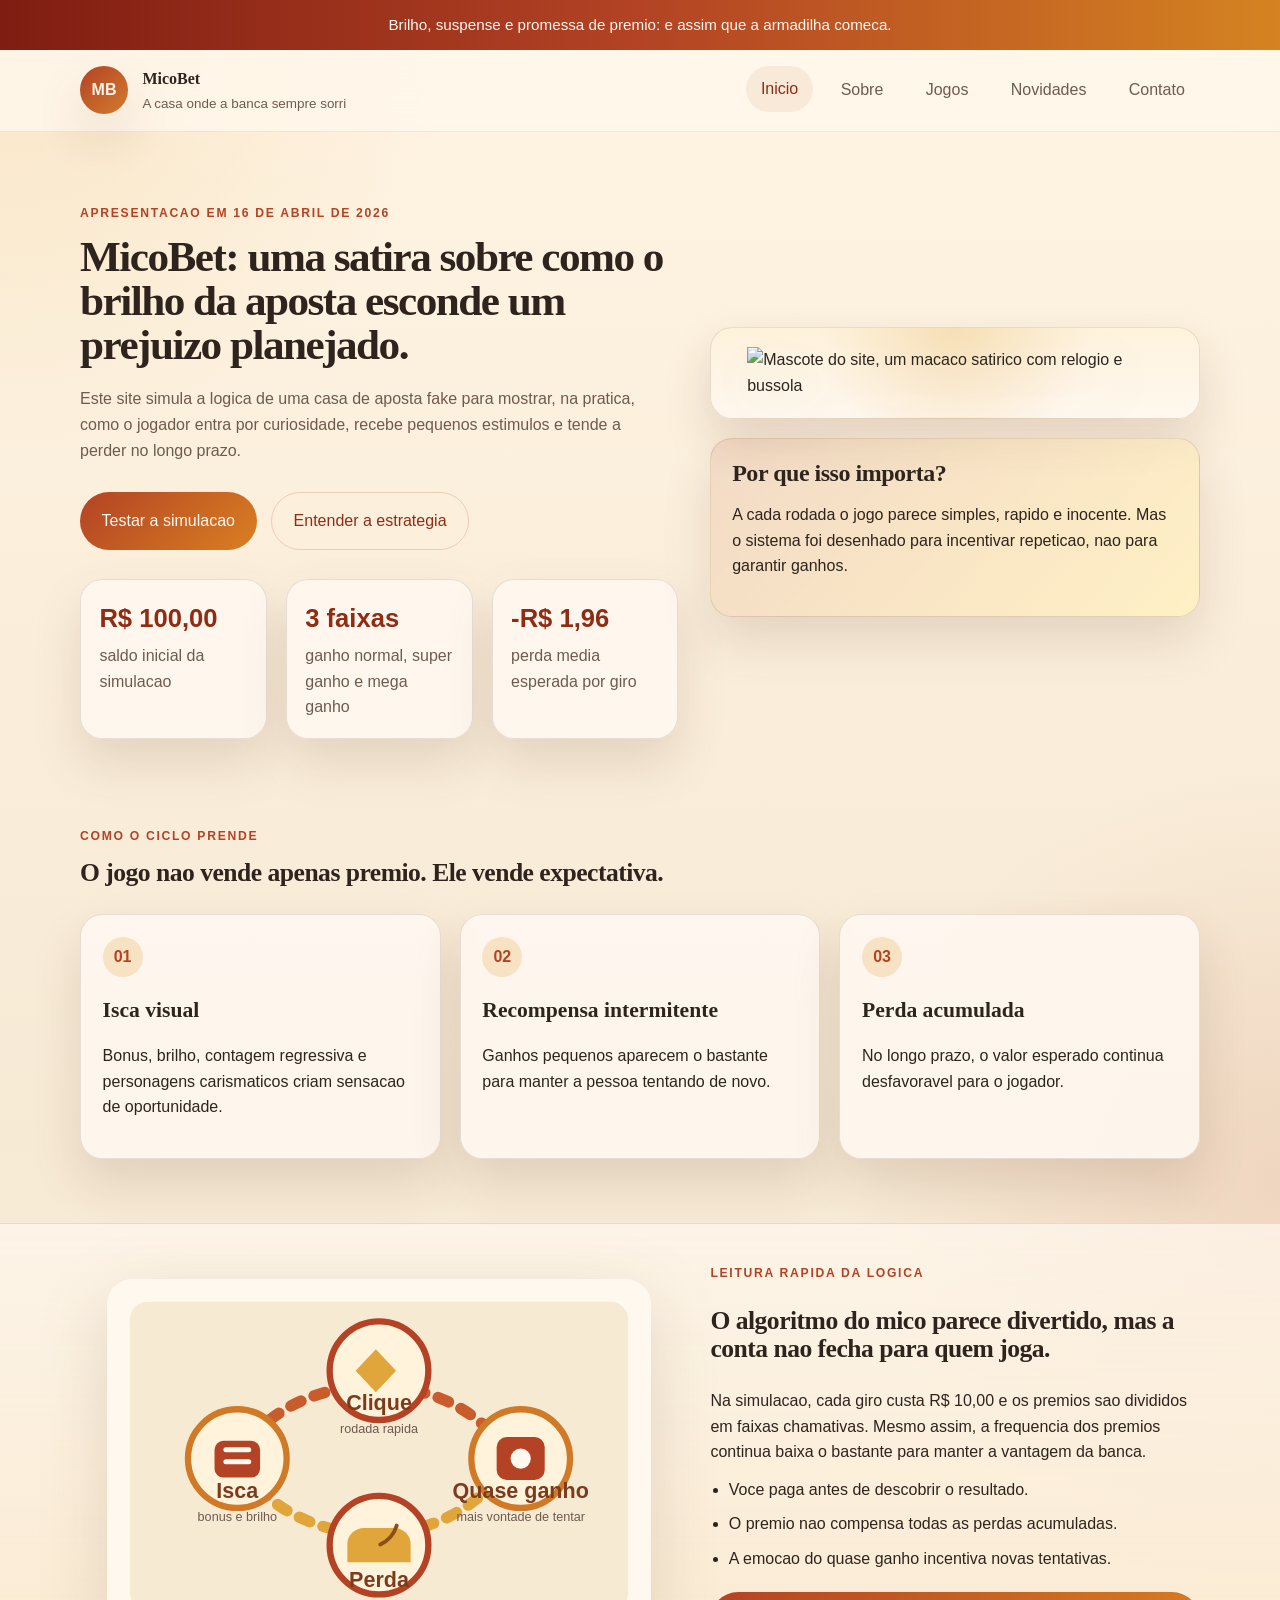
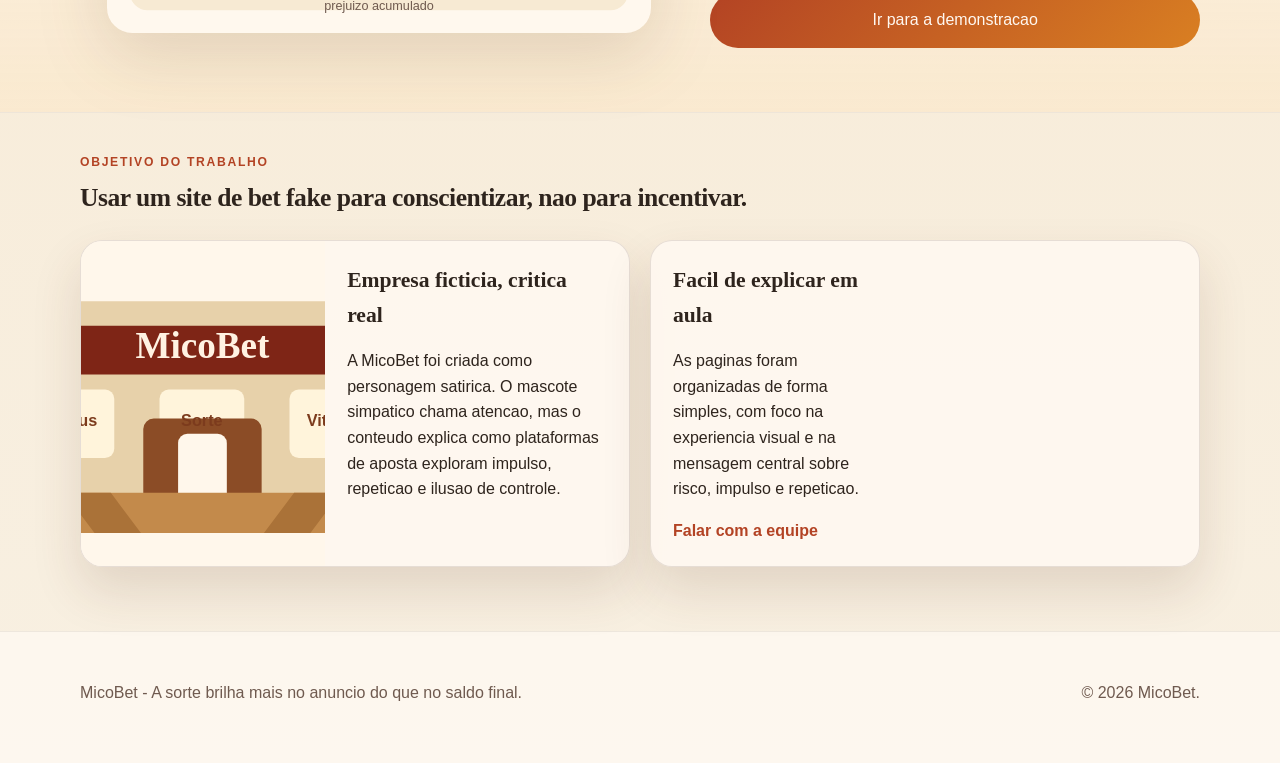
==== index.html @ e697f8e4 "Add files via upload" ====
<!DOCTYPE html>
<html lang="pt-BR">
<head>
    <meta charset="UTF-8">
    <meta name="viewport" content="width=device-width, initial-scale=1.0">
    <title>MicoBet | O brilho da sorte e o risco por tras do jogo</title>
    <link rel="stylesheet" href="assets/css/styles.css">
    <script src="assets/js/script.js" defer></script>
</head>
<body>
    <div class="announcement">
        <p>Brilho, suspense e promessa de premio: e assim que a armadilha comeca.</p>
    </div>

    <header class="site-header">
        <div class="container site-header__inner">
            <a class="brand" href="index.html">
                <span class="brand__badge">MB</span>
                <span class="brand__text">
                    <strong>MicoBet</strong>
                    <small>A casa onde a banca sempre sorri</small>
                </span>
            </a>

            <button class="menu-toggle" type="button" aria-expanded="false" aria-label="Abrir menu">
                <span></span>
                <span></span>
                <span></span>
            </button>

            <nav class="site-nav">
                <a class="current" aria-current="page" href="index.html">Inicio</a>
                <a href="sobre.html">Sobre</a>
                <a href="jogos.html">Jogos</a>
                <a href="novidades.html">Novidades</a>
                <a href="contato.html">Contato</a>
            </nav>
        </div>
    </header>

    <main>
        <section class="hero hero--home">
            <div class="container hero__grid">
                <div class="hero__content">
                    <p class="eyebrow">Apresentacao em 16 de abril de 2026</p>
                    <h1>MicoBet: uma satira sobre como o brilho da aposta esconde um prejuizo planejado.</h1>
                    <p class="lead">
                        Este site simula a logica de uma casa de aposta fake para mostrar, na pratica, como o jogador
                        entra por curiosidade, recebe pequenos estimulos e tende a perder no longo prazo.
                    </p>

                    <div class="hero__actions">
                        <a class="button button--primary" href="jogos.html">Testar a simulacao</a>
                        <a class="button button--ghost" href="sobre.html">Entender a estrategia</a>
                    </div>

                    <div class="hero__facts">
                        <article class="fact-card">
                            <strong>R$ 100,00</strong>
                            <span>saldo inicial da simulacao</span>
                        </article>
                        <article class="fact-card">
                            <strong>3 faixas</strong>
                            <span>ganho normal, super ganho e mega ganho</span>
                        </article>
                        <article class="fact-card">
                            <strong>-R$ 1,96</strong>
                            <span>perda media esperada por giro</span>
                        </article>
                    </div>
                </div>

                <div class="hero__visual">
                    <div class="mascot-card">
                        <img src="assets/images/mascote-mico-recortado.png" alt="Mascote do site, um macaco satirico com relogio e bussola">
                    </div>
                    <aside class="warning-card">
                        <h2>Por que isso importa?</h2>
                        <p>
                            A cada rodada o jogo parece simples, rapido e inocente. Mas o sistema foi desenhado para
                            incentivar repeticao, nao para garantir ganhos.
                        </p>
                    </aside>
                </div>
            </div>
        </section>

        <section class="section">
            <div class="container">
                <div class="section-heading">
                    <p class="eyebrow">Como o ciclo prende</p>
                    <h2>O jogo nao vende apenas premio. Ele vende expectativa.</h2>
                </div>

                <div class="card-grid card-grid--three">
                    <article class="info-card">
                        <span class="info-card__number">01</span>
                        <h3>Isca visual</h3>
                        <p>Bonus, brilho, contagem regressiva e personagens carismaticos criam sensacao de oportunidade.</p>
                    </article>
                    <article class="info-card">
                        <span class="info-card__number">02</span>
                        <h3>Recompensa intermitente</h3>
                        <p>Ganhos pequenos aparecem o bastante para manter a pessoa tentando de novo.</p>
                    </article>
                    <article class="info-card">
                        <span class="info-card__number">03</span>
                        <h3>Perda acumulada</h3>
                        <p>No longo prazo, o valor esperado continua desfavoravel para o jogador.</p>
                    </article>
                </div>
            </div>
        </section>

        <section class="section section--contrast">
            <div class="container split-layout">
                <div>
                    <img class="section-image" src="assets/images/ciclo-aposta.svg" alt="Infografico mostrando o ciclo de aposta, clique e perda">
                </div>
                <div class="text-stack">
                    <p class="eyebrow">Leitura rapida da logica</p>
                    <h2>O algoritmo do mico parece divertido, mas a conta nao fecha para quem joga.</h2>
                    <p>
                        Na simulacao, cada giro custa R$ 10,00 e os premios sao divididos em faixas chamativas.
                        Mesmo assim, a frequencia dos premios continua baixa o bastante para manter a vantagem da banca.
                    </p>
                    <ul class="check-list">
                        <li>Voce paga antes de descobrir o resultado.</li>
                        <li>O premio nao compensa todas as perdas acumuladas.</li>
                        <li>A emocao do quase ganho incentiva novas tentativas.</li>
                    </ul>
                    <a class="button button--primary" href="jogos.html">Ir para a demonstracao</a>
                </div>
            </div>
        </section>

        <section class="section">
            <div class="container">
                <div class="section-heading">
                    <p class="eyebrow">Objetivo do trabalho</p>
                    <h2>Usar um site de bet fake para conscientizar, nao para incentivar.</h2>
                </div>

                <div class="card-grid card-grid--two">
                    <article class="panel-card">
                        <img src="assets/images/fachada-micobet.svg" alt="Ilustracao da fachada ficticia da empresa MicoBet">
                        <div>
                            <h3>Empresa ficticia, critica real</h3>
                            <p>
                                A MicoBet foi criada como personagem satirica. O mascote simpatico chama atencao,
                                mas o conteudo explica como plataformas de aposta exploram impulso, repeticao e ilusao de controle.
                            </p>
                        </div>
                    </article>
                    <article class="panel-card">
                        <div>
                            <h3>Facil de explicar em aula</h3>
                            <p>
                                As paginas foram organizadas de forma simples, com foco na experiencia visual e na mensagem
                                central sobre risco, impulso e repeticao.
                            </p>
                            <a class="text-link" href="contato.html">Falar com a equipe</a>
                        </div>
                    </article>
                </div>
            </div>
        </section>
    </main>

    <footer class="site-footer">
        <div class="container site-footer__inner">
            <p>MicoBet - A sorte brilha mais no anuncio do que no saldo final.</p>
            <p>&copy; <span id="anoAtual"></span> MicoBet.</p>
        </div>
    </footer>
</body>
</html>
---- assets/css/styles.css ----
:root {
    --bg: #f6ead7;
    --bg-alt: #fff7eb;
    --panel: #1f1a17;
    --surface: rgba(255, 249, 241, 0.86);
    --surface-strong: #fffaf3;
    --border: rgba(62, 39, 25, 0.12);
    --text: #2e241d;
    --muted: #6f5a4f;
    --primary: #b34324;
    --primary-deep: #8f2c13;
    --accent: #dfa33b;
    --success: #24724d;
    --danger: #9a3d27;
    --shadow: 0 24px 50px rgba(90, 50, 25, 0.14);
    --radius-xl: 30px;
    --radius-lg: 22px;
    --radius-md: 16px;
    --radius-sm: 12px;
    --container: 1120px;
}

* {
    box-sizing: border-box;
}

html {
    scroll-behavior: smooth;
}

body {
    margin: 0;
    min-width: 1280px;
    color: var(--text);
    font-family: "Trebuchet MS", "Segoe UI", sans-serif;
    background:
        radial-gradient(circle at top left, rgba(223, 163, 59, 0.18), transparent 28rem),
        radial-gradient(circle at right center, rgba(179, 67, 36, 0.12), transparent 26rem),
        linear-gradient(180deg, #fff4e3 0%, #f7ead5 48%, #f8f0e2 100%);
    line-height: 1.6;
}

img {
    display: block;
    max-width: 100%;
}

a {
    color: inherit;
    text-decoration: none;
}

button,
input,
textarea {
    font: inherit;
}

.container {
    width: min(100% - 3rem, var(--container));
    margin: 0 auto;
}

.announcement {
    padding: 0.8rem 1rem;
    text-align: center;
    background: linear-gradient(90deg, #7f1d12, #b34324, #d48321);
    color: #fff7ef;
    font-size: 0.95rem;
}

.announcement p {
    margin: 0;
}

.site-header {
    position: sticky;
    top: 0;
    z-index: 20;
    backdrop-filter: blur(16px);
    background: rgba(255, 247, 235, 0.85);
    border-bottom: 1px solid rgba(62, 39, 25, 0.08);
}

.site-header__inner {
    display: flex;
    align-items: center;
    justify-content: space-between;
    gap: 1.5rem;
    padding: 1rem 0;
}

.brand {
    display: inline-flex;
    align-items: center;
    gap: 0.9rem;
}

.brand__badge {
    display: grid;
    place-items: center;
    width: 3rem;
    height: 3rem;
    border-radius: 50%;
    background: linear-gradient(135deg, var(--primary), #d37b2f);
    color: #fff4eb;
    font-weight: 700;
    box-shadow: var(--shadow);
}

.brand__text {
    display: grid;
    gap: 0.1rem;
}

.brand__text strong,
h1,
h2,
h3 {
    font-family: Georgia, "Times New Roman", serif;
}

.brand__text small {
    color: var(--muted);
    font-size: 0.84rem;
}

.site-nav {
    display: flex;
    align-items: center;
    gap: 0.75rem;
}

.site-nav a {
    padding: 0.65rem 0.95rem;
    border-radius: 999px;
    color: var(--muted);
    transition: background-color 0.2s ease, color 0.2s ease, transform 0.2s ease;
}

.site-nav a:hover,
.site-nav a:focus-visible,
.site-nav a.current {
    color: var(--primary-deep);
    background: rgba(179, 67, 36, 0.08);
    transform: translateY(-1px);
}

.menu-toggle {
    display: none;
    flex-direction: column;
    gap: 0.3rem;
    padding: 0.65rem;
    border: 1px solid rgba(62, 39, 25, 0.1);
    border-radius: 12px;
    background: var(--surface-strong);
}

.menu-toggle span {
    width: 1.35rem;
    height: 2px;
    border-radius: 999px;
    background: var(--panel);
}

.hero,
.page-hero {
    padding: 4.5rem 0 3rem;
}

.hero__grid,
.split-layout,
.contact-layout,
.game-dashboard {
    display: grid;
    gap: 2rem;
}

.hero__grid,
.split-layout {
    grid-template-columns: minmax(0, 1.1fr) minmax(0, 0.9fr);
    align-items: center;
}

.eyebrow {
    margin: 0 0 0.75rem;
    color: var(--primary);
    text-transform: uppercase;
    letter-spacing: 0.14em;
    font-size: 0.76rem;
    font-weight: 700;
}

h1 {
    margin: 0;
    font-size: clamp(2.7rem, 3vw, 3.8rem);
    line-height: 1.02;
    letter-spacing: -0.035em;
}

h2 {
    margin: 0 0 0.8rem;
    font-size: clamp(1.55rem, 2vw, 2.3rem);
    line-height: 1.1;
    letter-spacing: -0.02em;
}

h3 {
    margin: 0 0 0.5rem;
    font-size: 1.35rem;
}

.lead {
    margin: 1.2rem 0 0;
    max-width: 35rem;
    color: var(--muted);
    font-size: 1rem;
}

.hero__actions {
    display: flex;
    flex-wrap: wrap;
    gap: 0.9rem;
    margin: 1.8rem 0;
}

.hero__content {
    max-width: 39rem;
}

.button {
    display: inline-flex;
    align-items: center;
    justify-content: center;
    gap: 0.5rem;
    padding: 0.95rem 1.35rem;
    border: none;
    border-radius: 999px;
    cursor: pointer;
    transition: transform 0.2s ease, box-shadow 0.2s ease, opacity 0.2s ease;
}

.button:hover,
.button:focus-visible {
    transform: translateY(-2px);
    box-shadow: 0 16px 28px rgba(111, 56, 22, 0.18);
}

.button:disabled {
    opacity: 0.65;
    cursor: wait;
    transform: none;
    box-shadow: none;
}

.button--primary {
    background: linear-gradient(135deg, var(--primary), #d97f22);
    color: #fff8f1;
}

.button--ghost {
    background: transparent;
    color: var(--primary-deep);
    border: 1px solid rgba(179, 67, 36, 0.2);
}

.hero__facts,
.card-grid,
.stats-shell,
.bet-grid,
.article-grid {
    display: grid;
    gap: 1.2rem;
}

.hero__facts,
.card-grid--three {
    grid-template-columns: repeat(3, minmax(0, 1fr));
}

.card-grid--two {
    grid-template-columns: repeat(2, minmax(0, 1fr));
}

.fact-card,
.info-card,
.panel-card,
.team-card,
.bet-card,
.article-card,
.aside-box,
.history-card,
.stat-box,
.saldo-card,
.contact-form,
.warning-card,
.mascot-card {
    background: var(--surface);
    border: 1px solid var(--border);
    border-radius: var(--radius-lg);
    box-shadow: var(--shadow);
}

.fact-card {
    padding: 1.15rem;
}

.fact-card strong {
    display: block;
    color: var(--primary-deep);
    font-size: 1.6rem;
    margin-bottom: 0.25rem;
}

.fact-card span {
    color: var(--muted);
}

.hero__visual {
    display: grid;
    gap: 1.2rem;
}

.mascot-card {
    padding: 1.2rem;
    background:
        radial-gradient(circle at top, rgba(223, 163, 59, 0.24), transparent 52%),
        linear-gradient(180deg, #fff3dd, #fff8ef);
}

.mascot-card img {
    width: min(100%, 26rem);
    margin: 0 auto;
    filter: drop-shadow(0 18px 32px rgba(105, 58, 24, 0.18));
}

.warning-card {
    padding: 1.3rem;
    background: linear-gradient(135deg, rgba(179, 67, 36, 0.12), rgba(255, 240, 195, 0.92));
}

.warning-card h2 {
    font-size: 1.5rem;
}

.section {
    padding: 2.5rem 0 4rem;
}

.section--contrast {
    background: linear-gradient(180deg, rgba(255, 248, 238, 0.72), rgba(250, 233, 207, 0.94));
    border-top: 1px solid rgba(62, 39, 25, 0.08);
    border-bottom: 1px solid rgba(62, 39, 25, 0.08);
}

.section-heading {
    max-width: 46rem;
    margin-bottom: 1.7rem;
}

.info-card,
.team-card,
.bet-card,
.stat-box {
    padding: 1.35rem;
}

.info-card__number {
    display: inline-grid;
    place-items: center;
    width: 2.5rem;
    height: 2.5rem;
    margin-bottom: 1rem;
    border-radius: 50%;
    background: rgba(223, 163, 59, 0.24);
    color: var(--primary);
    font-weight: 700;
}

.panel-card {
    display: grid;
    grid-template-columns: minmax(0, 0.8fr) minmax(0, 1fr);
    overflow: hidden;
}

.panel-card img {
    height: 100%;
    object-fit: cover;
}

.panel-card div {
    padding: 1.4rem;
}

.text-link {
    color: var(--primary);
    font-weight: 700;
}

.section-image {
    width: 100%;
    max-width: 34rem;
    margin-inline: auto;
    filter: drop-shadow(0 20px 34px rgba(85, 51, 22, 0.15));
}

.text-stack {
    display: grid;
    gap: 0.75rem;
    max-width: 40rem;
}

.text-stack p:not(.eyebrow) {
    max-width: 36rem;
    margin: 0;
}

.check-list,
.bet-card__list,
.social-links,
.history-list {
    padding-left: 1.15rem;
    margin: 0;
}

.check-list li,
.bet-card__list li,
.social-links li,
.history-list li {
    margin-bottom: 0.55rem;
}

.timeline {
    display: grid;
    gap: 1rem;
}

.timeline__item {
    display: grid;
    grid-template-columns: 5.5rem minmax(0, 1fr);
    gap: 1rem;
    align-items: start;
    padding: 1.2rem;
    border-radius: var(--radius-lg);
    background: var(--surface);
    border: 1px solid var(--border);
    box-shadow: var(--shadow);
}

.timeline__item span {
    display: inline-flex;
    justify-content: center;
    padding: 0.7rem 0.9rem;
    border-radius: 999px;
    background: rgba(179, 67, 36, 0.08);
    color: var(--primary);
    font-weight: 700;
}

.team-card {
    text-align: center;
}

.team-card img {
    width: min(100%, 13rem);
    margin: 0 auto 1rem;
}

.aside-box {
    padding: 1.4rem;
}

.saldo-card {
    display: grid;
    grid-template-columns: 10rem minmax(0, 1fr);
    gap: 1rem;
    align-items: center;
    padding: 1.2rem;
    background:
        linear-gradient(180deg, rgba(255, 240, 195, 0.88), rgba(255, 250, 243, 0.92));
}

.saldo-card img {
    width: 100%;
}

.saldo-card__label {
    display: block;
    margin-bottom: 0.3rem;
    color: var(--muted);
    font-size: 0.92rem;
}

.saldo-card strong {
    font-size: clamp(2rem, 4vw, 3rem);
    color: var(--primary-deep);
}

.slot-experience {
    display: grid;
    grid-template-columns: minmax(0, 1.2fr) minmax(18rem, 0.8fr);
    gap: 1.5rem;
    align-items: start;
}

.slot-machine,
.paytable-card {
    background: var(--surface);
    border: 1px solid var(--border);
    border-radius: var(--radius-lg);
    box-shadow: var(--shadow);
}

.slot-machine {
    padding: 1.4rem;
    background:
        radial-gradient(circle at top, rgba(223, 163, 59, 0.16), transparent 20rem),
        linear-gradient(180deg, rgba(255, 248, 239, 0.96), rgba(255, 235, 203, 0.92));
}

.slot-machine__intro {
    margin-bottom: 1.25rem;
}

.slot-machine__cabinet {
    padding: 1.15rem;
    border-radius: calc(var(--radius-lg) - 2px);
    background: linear-gradient(180deg, #4d2316, #7a3419 34%, #542114);
}

.slot-machine__lights {
    display: flex;
    justify-content: center;
    gap: 0.65rem;
    margin-bottom: 1rem;
}

.slot-machine__lights span {
    width: 0.85rem;
    height: 0.85rem;
    border-radius: 50%;
    background: #ffd98a;
    box-shadow: 0 0 14px rgba(255, 217, 138, 0.8);
    animation: pulse-light 1.4s ease-in-out infinite;
}

.slot-machine__lights span:nth-child(2) {
    animation-delay: 0.15s;
}

.slot-machine__lights span:nth-child(3) {
    animation-delay: 0.3s;
}

.slot-machine__lights span:nth-child(4) {
    animation-delay: 0.45s;
}

.slot-machine__lights span:nth-child(5) {
    animation-delay: 0.6s;
}

.slot-machine__screen {
    padding: 1rem;
    border-radius: var(--radius-lg);
    background:
        linear-gradient(180deg, rgba(34, 19, 12, 0.96), rgba(56, 25, 15, 0.92));
    border: 2px solid rgba(255, 218, 148, 0.35);
}

.slot-machine__bar {
    display: flex;
    flex-wrap: wrap;
    justify-content: space-between;
    gap: 0.75rem;
    margin-bottom: 1rem;
    color: #ffe6bf;
    font-size: 0.92rem;
}

.slot-reels {
    display: grid;
    grid-template-columns: repeat(3, minmax(0, 1fr));
    gap: 1rem;
}

.slot-reel {
    position: relative;
    min-height: 11.5rem;
    padding: 0.75rem;
    border-radius: 24px;
    background:
        linear-gradient(180deg, rgba(255, 232, 197, 0.24), rgba(255, 255, 255, 0.08)),
        linear-gradient(180deg, #fffdf9, #f8ead0);
    border: 3px solid rgba(255, 220, 162, 0.55);
    display: grid;
    place-items: center;
    overflow: hidden;
}

.slot-reel::before,
.slot-reel::after {
    content: "";
    position: absolute;
    left: 0;
    right: 0;
    height: 18%;
    pointer-events: none;
}

.slot-reel::before {
    top: 0;
    background: linear-gradient(180deg, rgba(76, 35, 20, 0.3), transparent);
}

.slot-reel::after {
    bottom: 0;
    background: linear-gradient(0deg, rgba(76, 35, 20, 0.3), transparent);
}

.slot-reel.is-spinning {
    box-shadow: inset 0 0 0 2px rgba(223, 163, 59, 0.35), 0 0 26px rgba(223, 163, 59, 0.2);
}

.slot-symbol {
    position: relative;
    z-index: 1;
    width: 100%;
    min-height: 8.4rem;
    border-radius: 20px;
    padding: 1rem 0.75rem;
    display: grid;
    align-content: center;
    gap: 0.35rem;
    text-align: center;
    color: #fff8ef;
    text-transform: uppercase;
    box-shadow: inset 0 -12px 26px rgba(0, 0, 0, 0.12);
}

.slot-symbol__name {
    font-size: clamp(1.45rem, 2vw, 2rem);
    font-weight: 800;
    letter-spacing: 0.08em;
}

.slot-symbol__hint {
    font-size: 0.82rem;
    letter-spacing: 0.08em;
    opacity: 0.9;
}

.slot-symbol[data-symbol="banana"],
.symbol-badge[data-symbol="banana"] {
    background: linear-gradient(180deg, #e0a63b, #b66d0a);
}

.slot-symbol[data-symbol="cofre"],
.symbol-badge[data-symbol="cofre"] {
    background: linear-gradient(180deg, #9d6b34, #70410d);
}

.slot-symbol[data-symbol="coroa"],
.symbol-badge[data-symbol="coroa"] {
    background: linear-gradient(180deg, #9a3047, #61162a);
}

.slot-symbol[data-symbol="mico"],
.symbol-badge[data-symbol="mico"] {
    background: linear-gradient(180deg, #8f4724, #52220f);
}

.slot-actions {
    display: flex;
    flex-wrap: wrap;
    gap: 0.8rem;
    justify-content: center;
    margin-top: 1.1rem;
}

.spin-button {
    min-width: 14rem;
}

.slot-sidebar {
    display: grid;
    gap: 1.2rem;
}

.paytable-card {
    padding: 1.35rem;
}

.paytable-list {
    display: grid;
    gap: 1rem;
    margin: 0;
    padding: 0;
    list-style: none;
}

.paytable-list li {
    display: grid;
    gap: 0.6rem;
    padding: 1rem;
    border-radius: var(--radius-md);
    background: rgba(255, 246, 233, 0.9);
    border: 1px solid rgba(62, 39, 25, 0.08);
}

.paytable-symbols {
    display: flex;
    flex-wrap: wrap;
    gap: 0.45rem;
}

.symbol-badge {
    display: inline-flex;
    align-items: center;
    justify-content: center;
    min-width: 4.9rem;
    padding: 0.55rem 0.7rem;
    border-radius: 999px;
    color: #fff8ef;
    font-size: 0.76rem;
    font-weight: 800;
    letter-spacing: 0.08em;
    text-transform: uppercase;
}

.bet-grid {
    grid-template-columns: repeat(3, minmax(0, 1fr));
}

.bet-card {
    display: grid;
    gap: 1rem;
    background:
        linear-gradient(180deg, rgba(255, 249, 241, 0.92), rgba(255, 237, 205, 0.86));
}

.bet-card__tag {
    justify-self: start;
    padding: 0.45rem 0.75rem;
    border-radius: 999px;
    background: rgba(179, 67, 36, 0.08);
    color: var(--primary);
    font-weight: 700;
    font-size: 0.82rem;
}

.bet-card__list {
    color: var(--muted);
}

.game-dashboard {
    grid-template-columns: minmax(0, 1.2fr) minmax(18rem, 0.8fr);
    align-items: start;
}

.dashboard-main {
    display: grid;
    gap: 1.2rem;
}

.dashboard-side,
.contact-sidebar {
    display: grid;
    gap: 1.2rem;
}

.status-panel {
    padding: 1.2rem 1.4rem;
    border-radius: var(--radius-lg);
    font-weight: 700;
}

.status-panel--neutral {
    background: rgba(223, 163, 59, 0.16);
    color: #6b4a0f;
}

.status-panel--win {
    background: rgba(36, 114, 77, 0.14);
    color: #1f5e40;
}

.status-panel--loss {
    background: rgba(154, 61, 39, 0.12);
    color: #7f2f1f;
}

.status-panel--normal {
    background: rgba(223, 163, 59, 0.2);
    color: #7f5310;
}

.status-panel--super {
    background: rgba(154, 48, 71, 0.14);
    color: #6f1930;
}

.status-panel--mega {
    background: rgba(36, 114, 77, 0.15);
    color: #1f5e40;
}

.stats-shell {
    grid-template-columns: repeat(3, minmax(0, 1fr));
}

.stat-box span {
    display: block;
    color: var(--muted);
    margin-bottom: 0.3rem;
}

.stat-box strong {
    font-size: 1.8rem;
    color: var(--primary-deep);
}

.mini-note {
    color: var(--muted);
}

.history-card {
    padding: 1.35rem;
}

.history-list {
    color: var(--muted);
}

.article-grid {
    grid-template-columns: repeat(3, minmax(0, 1fr));
}

.article-card {
    overflow: hidden;
}

.article-card img {
    width: 100%;
    aspect-ratio: 16 / 10;
    object-fit: cover;
    background: #faeed7;
}

.article-card div {
    padding: 1.35rem;
}

.article-card__meta {
    margin: 0 0 0.5rem;
    color: var(--primary);
    text-transform: uppercase;
    letter-spacing: 0.08em;
    font-size: 0.8rem;
    font-weight: 700;
}

.contact-layout {
    grid-template-columns: minmax(0, 1.05fr) minmax(18rem, 0.75fr);
    align-items: start;
}

.contact-form {
    padding: 1.5rem;
}

.contact-form label {
    display: block;
    margin: 1rem 0 0.35rem;
    font-weight: 700;
}

.contact-form input,
.contact-form textarea {
    width: 100%;
    padding: 0.95rem 1rem;
    border: 1px solid rgba(62, 39, 25, 0.14);
    border-radius: var(--radius-sm);
    background: rgba(255, 255, 255, 0.88);
    color: var(--text);
}

.contact-form textarea {
    resize: vertical;
    min-height: 10rem;
}

.contact-form button {
    margin-top: 1.2rem;
}

.form-status {
    margin: 1rem 0 0;
    padding: 0.95rem 1rem;
    border-radius: var(--radius-sm);
    background: rgba(223, 163, 59, 0.14);
    color: #6b4a0f;
}

.form-status.is-error {
    background: rgba(154, 61, 39, 0.12);
    color: #7f2f1f;
}

.form-status.is-success {
    background: rgba(36, 114, 77, 0.14);
    color: #1f5e40;
}

.social-links a {
    color: var(--primary-deep);
    font-weight: 700;
}

.site-footer {
    padding: 2rem 0 2.6rem;
    border-top: 1px solid rgba(62, 39, 25, 0.08);
    background: rgba(255, 250, 243, 0.75);
}

.site-footer__inner {
    display: flex;
    flex-wrap: wrap;
    justify-content: space-between;
    gap: 1rem;
    color: var(--muted);
}

@keyframes float-up {
    from {
        opacity: 0;
        transform: translateY(18px);
    }
    to {
        opacity: 1;
        transform: translateY(0);
    }
}

@keyframes pulse-light {
    0%,
    100% {
        transform: scale(0.92);
        opacity: 0.7;
    }
    50% {
        transform: scale(1.12);
        opacity: 1;
    }
}

.hero__content,
.hero__visual,
.section-heading,
.bet-card,
.slot-machine,
.paytable-card,
.article-card,
.contact-form,
.contact-sidebar > * {
    animation: float-up 0.65s ease both;
}

.hero__visual {
    animation-delay: 0.12s;
}

.bet-card:nth-child(2),
.article-card:nth-child(2) {
    animation-delay: 0.08s;
}

.bet-card:nth-child(3),
.article-card:nth-child(3) {
    animation-delay: 0.16s;
}

@media (max-width: 980px) {
    .hero__facts,
    .stats-shell {
        grid-template-columns: repeat(2, minmax(0, 1fr));
    }
}

@media (max-width: 780px) {
    body {
        min-width: 1280px;
    }
}

@media (max-width: 640px) {
    body {
        min-width: 1280px;
    }
}
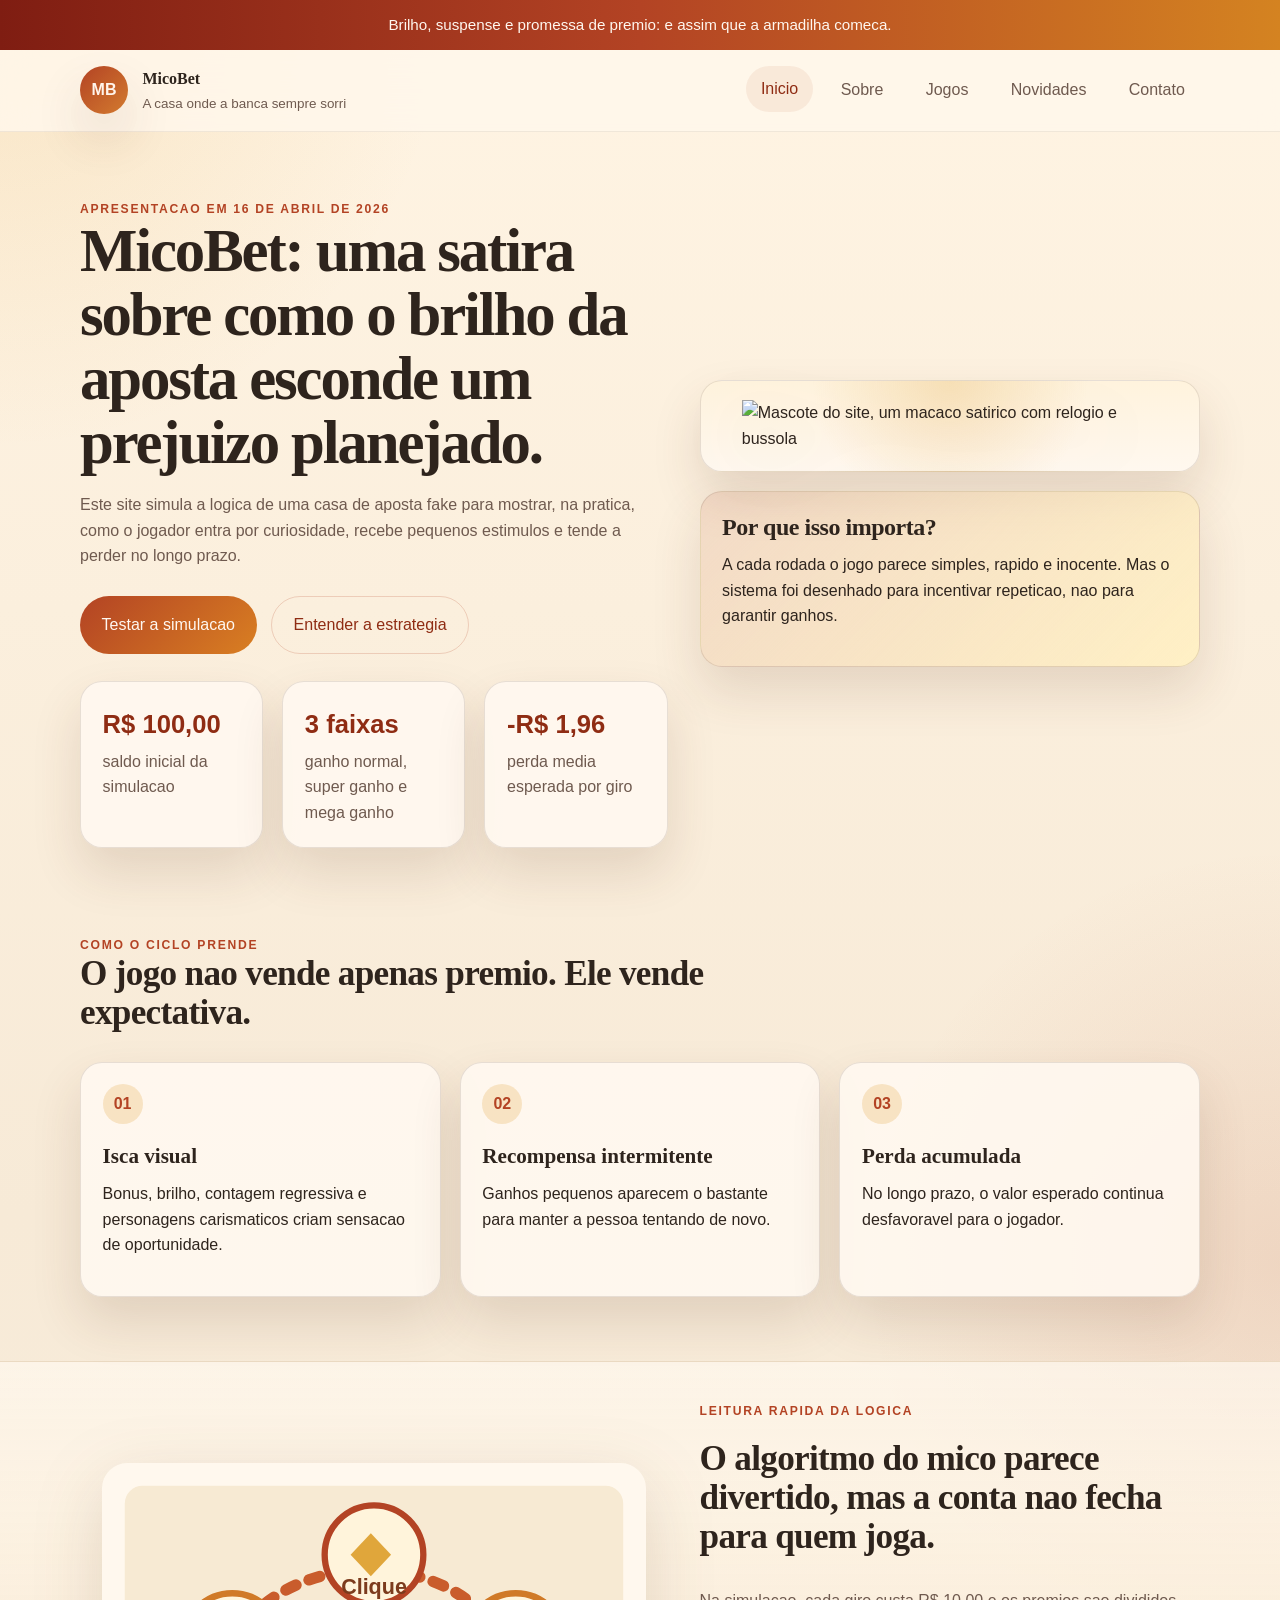
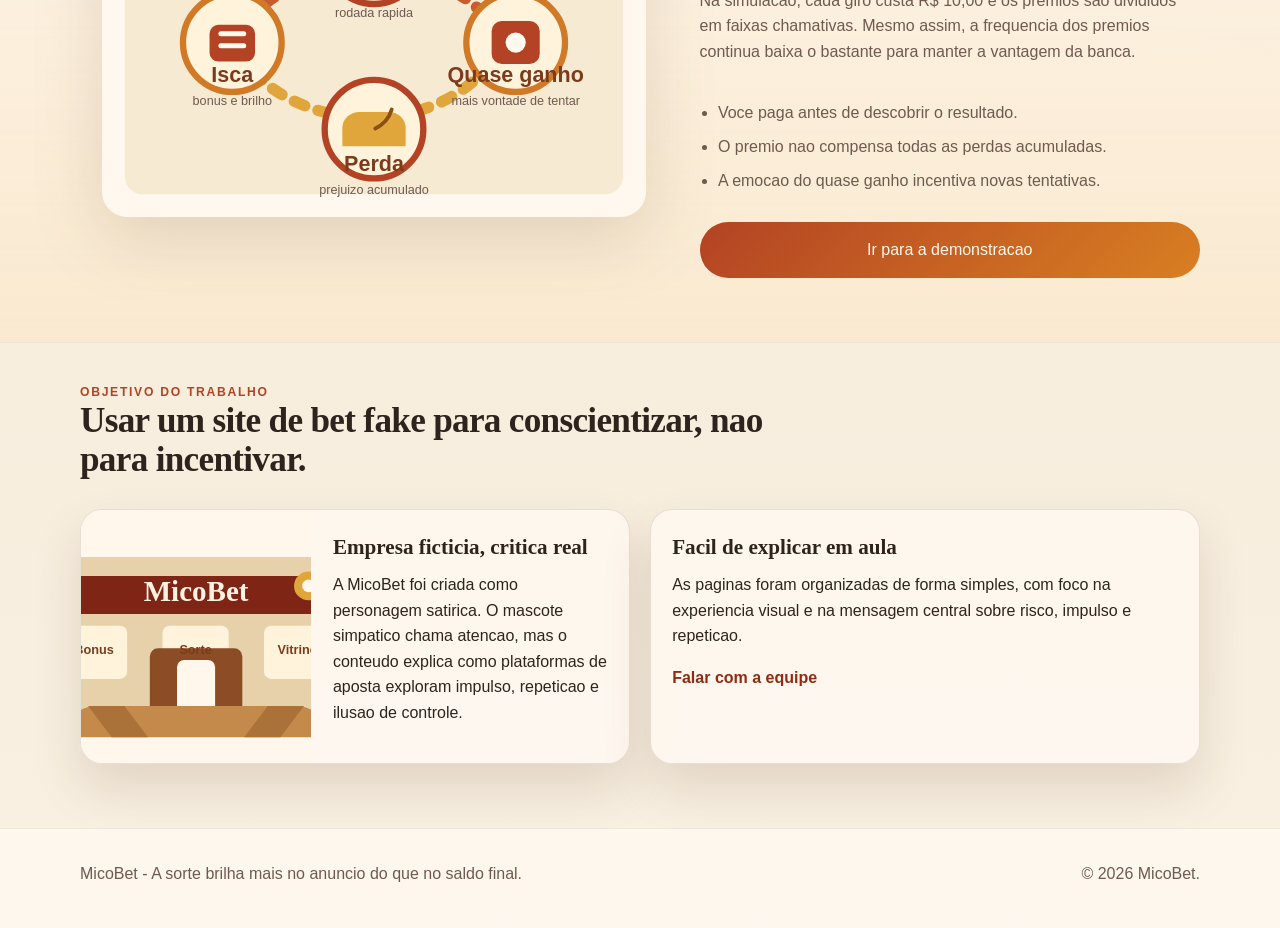
==== commit ea5f47a1: "Add files via upload" ====
--- a/index.html
+++ b/index.html
@@ -39,8 +39,8 @@
     </header>
 
     <main>
-        <section class="hero hero--home">
-            <div class="container hero__grid">
+        <section class="hero hero--home page-top">
+            <div class="container hero__grid layout-grid layout-split">
                 <div class="hero__content">
                     <p class="eyebrow">Apresentacao em 16 de abril de 2026</p>
                     <h1>MicoBet: uma satira sobre como o brilho da aposta esconde um prejuizo planejado.</h1>
@@ -54,27 +54,27 @@
                         <a class="button button--ghost" href="sobre.html">Entender a estrategia</a>
                     </div>
 
-                    <div class="hero__facts">
-                        <article class="fact-card">
+                    <div class="hero__facts card-grid grid-three">
+                        <article class="fact-card surface-card card-pad">
                             <strong>R$ 100,00</strong>
                             <span>saldo inicial da simulacao</span>
                         </article>
-                        <article class="fact-card">
+                        <article class="fact-card surface-card card-pad">
                             <strong>3 faixas</strong>
                             <span>ganho normal, super ganho e mega ganho</span>
                         </article>
-                        <article class="fact-card">
+                        <article class="fact-card surface-card card-pad">
                             <strong>-R$ 1,96</strong>
                             <span>perda media esperada por giro</span>
                         </article>
                     </div>
                 </div>
 
-                <div class="hero__visual">
-                    <div class="mascot-card">
+                <div class="hero__visual stack-md">
+                    <div class="mascot-card surface-card">
                         <img src="assets/images/mascote-mico-recortado.png" alt="Mascote do site, um macaco satirico com relogio e bussola">
                     </div>
-                    <aside class="warning-card">
+                    <aside class="warning-card surface-card card-pad">
                         <h2>Por que isso importa?</h2>
                         <p>
                             A cada rodada o jogo parece simples, rapido e inocente. Mas o sistema foi desenhado para
@@ -92,18 +92,18 @@
                     <h2>O jogo nao vende apenas premio. Ele vende expectativa.</h2>
                 </div>
 
-                <div class="card-grid card-grid--three">
-                    <article class="info-card">
+                <div class="card-grid grid-three">
+                    <article class="info-card surface-card card-pad">
                         <span class="info-card__number">01</span>
                         <h3>Isca visual</h3>
                         <p>Bonus, brilho, contagem regressiva e personagens carismaticos criam sensacao de oportunidade.</p>
                     </article>
-                    <article class="info-card">
+                    <article class="info-card surface-card card-pad">
                         <span class="info-card__number">02</span>
                         <h3>Recompensa intermitente</h3>
                         <p>Ganhos pequenos aparecem o bastante para manter a pessoa tentando de novo.</p>
                     </article>
-                    <article class="info-card">
+                    <article class="info-card surface-card card-pad">
                         <span class="info-card__number">03</span>
                         <h3>Perda acumulada</h3>
                         <p>No longo prazo, o valor esperado continua desfavoravel para o jogador.</p>
@@ -113,11 +113,11 @@
         </section>
 
         <section class="section section--contrast">
-            <div class="container split-layout">
+            <div class="container split-layout layout-grid layout-split">
                 <div>
                     <img class="section-image" src="assets/images/ciclo-aposta.svg" alt="Infografico mostrando o ciclo de aposta, clique e perda">
                 </div>
-                <div class="text-stack">
+                <div class="text-stack stack-md">
                     <p class="eyebrow">Leitura rapida da logica</p>
                     <h2>O algoritmo do mico parece divertido, mas a conta nao fecha para quem joga.</h2>
                     <p>
@@ -141,8 +141,8 @@
                     <h2>Usar um site de bet fake para conscientizar, nao para incentivar.</h2>
                 </div>
 
-                <div class="card-grid card-grid--two">
-                    <article class="panel-card">
+                <div class="card-grid grid-two">
+                    <article class="panel-card surface-card">
                         <img src="assets/images/fachada-micobet.svg" alt="Ilustracao da fachada ficticia da empresa MicoBet">
                         <div>
                             <h3>Empresa ficticia, critica real</h3>
@@ -152,7 +152,7 @@
                             </p>
                         </div>
                     </article>
-                    <article class="panel-card">
+                    <article class="panel-card surface-card">
                         <div>
                             <h3>Facil de explicar em aula</h3>
                             <p>
--- a/assets/css/styles.css
+++ b/assets/css/styles.css
@@ -1,1000 +1,490 @@
-:root {
-    --bg: #f6ead7;
-    --bg-alt: #fff7eb;
-    --panel: #1f1a17;
-    --surface: rgba(255, 249, 241, 0.86);
-    --surface-strong: #fffaf3;
-    --border: rgba(62, 39, 25, 0.12);
-    --text: #2e241d;
-    --muted: #6f5a4f;
-    --primary: #b34324;
-    --primary-deep: #8f2c13;
-    --accent: #dfa33b;
-    --success: #24724d;
-    --danger: #9a3d27;
-    --shadow: 0 24px 50px rgba(90, 50, 25, 0.14);
-    --radius-xl: 30px;
-    --radius-lg: 22px;
-    --radius-md: 16px;
-    --radius-sm: 12px;
-    --container: 1120px;
-}
-
-* {
-    box-sizing: border-box;
-}
-
-html {
-    scroll-behavior: smooth;
-}
-
-body {
-    margin: 0;
-    min-width: 1280px;
-    color: var(--text);
-    font-family: "Trebuchet MS", "Segoe UI", sans-serif;
-    background:
-        radial-gradient(circle at top left, rgba(223, 163, 59, 0.18), transparent 28rem),
-        radial-gradient(circle at right center, rgba(179, 67, 36, 0.12), transparent 26rem),
-        linear-gradient(180deg, #fff4e3 0%, #f7ead5 48%, #f8f0e2 100%);
-    line-height: 1.6;
-}
-
-img {
-    display: block;
-    max-width: 100%;
-}
-
-a {
-    color: inherit;
-    text-decoration: none;
-}
-
-button,
-input,
-textarea {
-    font: inherit;
-}
-
-.container {
-    width: min(100% - 3rem, var(--container));
-    margin: 0 auto;
-}
-
-.announcement {
-    padding: 0.8rem 1rem;
-    text-align: center;
-    background: linear-gradient(90deg, #7f1d12, #b34324, #d48321);
-    color: #fff7ef;
-    font-size: 0.95rem;
-}
-
-.announcement p {
-    margin: 0;
-}
-
-.site-header {
-    position: sticky;
-    top: 0;
-    z-index: 20;
-    backdrop-filter: blur(16px);
-    background: rgba(255, 247, 235, 0.85);
-    border-bottom: 1px solid rgba(62, 39, 25, 0.08);
-}
-
-.site-header__inner {
-    display: flex;
-    align-items: center;
-    justify-content: space-between;
-    gap: 1.5rem;
-    padding: 1rem 0;
-}
-
-.brand {
-    display: inline-flex;
-    align-items: center;
-    gap: 0.9rem;
-}
-
-.brand__badge {
-    display: grid;
-    place-items: center;
-    width: 3rem;
-    height: 3rem;
-    border-radius: 50%;
-    background: linear-gradient(135deg, var(--primary), #d37b2f);
-    color: #fff4eb;
-    font-weight: 700;
-    box-shadow: var(--shadow);
-}
-
-.brand__text {
-    display: grid;
-    gap: 0.1rem;
-}
-
-.brand__text strong,
-h1,
-h2,
-h3 {
-    font-family: Georgia, "Times New Roman", serif;
-}
-
-.brand__text small {
-    color: var(--muted);
-    font-size: 0.84rem;
-}
-
-.site-nav {
-    display: flex;
-    align-items: center;
-    gap: 0.75rem;
-}
-
-.site-nav a {
-    padding: 0.65rem 0.95rem;
-    border-radius: 999px;
-    color: var(--muted);
-    transition: background-color 0.2s ease, color 0.2s ease, transform 0.2s ease;
-}
-
-.site-nav a:hover,
-.site-nav a:focus-visible,
-.site-nav a.current {
-    color: var(--primary-deep);
-    background: rgba(179, 67, 36, 0.08);
-    transform: translateY(-1px);
-}
-
-.menu-toggle {
-    display: none;
-    flex-direction: column;
-    gap: 0.3rem;
-    padding: 0.65rem;
-    border: 1px solid rgba(62, 39, 25, 0.1);
-    border-radius: 12px;
-    background: var(--surface-strong);
-}
-
-.menu-toggle span {
-    width: 1.35rem;
-    height: 2px;
-    border-radius: 999px;
-    background: var(--panel);
-}
-
-.hero,
-.page-hero {
-    padding: 4.5rem 0 3rem;
-}
-
-.hero__grid,
-.split-layout,
-.contact-layout,
-.game-dashboard {
-    display: grid;
-    gap: 2rem;
-}
-
-.hero__grid,
-.split-layout {
-    grid-template-columns: minmax(0, 1.1fr) minmax(0, 0.9fr);
-    align-items: center;
-}
-
-.eyebrow {
-    margin: 0 0 0.75rem;
-    color: var(--primary);
-    text-transform: uppercase;
-    letter-spacing: 0.14em;
-    font-size: 0.76rem;
-    font-weight: 700;
-}
-
-h1 {
-    margin: 0;
-    font-size: clamp(2.7rem, 3vw, 3.8rem);
-    line-height: 1.02;
-    letter-spacing: -0.035em;
-}
-
-h2 {
-    margin: 0 0 0.8rem;
-    font-size: clamp(1.55rem, 2vw, 2.3rem);
-    line-height: 1.1;
-    letter-spacing: -0.02em;
-}
-
-h3 {
-    margin: 0 0 0.5rem;
-    font-size: 1.35rem;
-}
-
-.lead {
-    margin: 1.2rem 0 0;
-    max-width: 35rem;
-    color: var(--muted);
-    font-size: 1rem;
-}
-
-.hero__actions {
-    display: flex;
-    flex-wrap: wrap;
-    gap: 0.9rem;
-    margin: 1.8rem 0;
-}
-
-.hero__content {
-    max-width: 39rem;
-}
-
-.button {
-    display: inline-flex;
-    align-items: center;
-    justify-content: center;
-    gap: 0.5rem;
-    padding: 0.95rem 1.35rem;
-    border: none;
-    border-radius: 999px;
-    cursor: pointer;
-    transition: transform 0.2s ease, box-shadow 0.2s ease, opacity 0.2s ease;
-}
-
-.button:hover,
-.button:focus-visible {
-    transform: translateY(-2px);
-    box-shadow: 0 16px 28px rgba(111, 56, 22, 0.18);
-}
-
-.button:disabled {
-    opacity: 0.65;
-    cursor: wait;
-    transform: none;
-    box-shadow: none;
-}
-
-.button--primary {
-    background: linear-gradient(135deg, var(--primary), #d97f22);
-    color: #fff8f1;
-}
-
-.button--ghost {
-    background: transparent;
-    color: var(--primary-deep);
-    border: 1px solid rgba(179, 67, 36, 0.2);
-}
-
-.hero__facts,
-.card-grid,
-.stats-shell,
-.bet-grid,
-.article-grid {
-    display: grid;
-    gap: 1.2rem;
-}
-
-.hero__facts,
-.card-grid--three {
-    grid-template-columns: repeat(3, minmax(0, 1fr));
-}
-
-.card-grid--two {
-    grid-template-columns: repeat(2, minmax(0, 1fr));
-}
-
-.fact-card,
-.info-card,
-.panel-card,
-.team-card,
-.bet-card,
-.article-card,
-.aside-box,
-.history-card,
-.stat-box,
-.saldo-card,
-.contact-form,
-.warning-card,
-.mascot-card {
-    background: var(--surface);
-    border: 1px solid var(--border);
-    border-radius: var(--radius-lg);
-    box-shadow: var(--shadow);
-}
-
-.fact-card {
-    padding: 1.15rem;
-}
-
-.fact-card strong {
-    display: block;
-    color: var(--primary-deep);
-    font-size: 1.6rem;
-    margin-bottom: 0.25rem;
-}
-
-.fact-card span {
-    color: var(--muted);
-}
-
-.hero__visual {
-    display: grid;
-    gap: 1.2rem;
-}
-
-.mascot-card {
-    padding: 1.2rem;
-    background:
-        radial-gradient(circle at top, rgba(223, 163, 59, 0.24), transparent 52%),
-        linear-gradient(180deg, #fff3dd, #fff8ef);
-}
-
-.mascot-card img {
-    width: min(100%, 26rem);
-    margin: 0 auto;
-    filter: drop-shadow(0 18px 32px rgba(105, 58, 24, 0.18));
-}
-
-.warning-card {
-    padding: 1.3rem;
-    background: linear-gradient(135deg, rgba(179, 67, 36, 0.12), rgba(255, 240, 195, 0.92));
-}
-
-.warning-card h2 {
-    font-size: 1.5rem;
-}
-
-.section {
-    padding: 2.5rem 0 4rem;
-}
-
-.section--contrast {
-    background: linear-gradient(180deg, rgba(255, 248, 238, 0.72), rgba(250, 233, 207, 0.94));
-    border-top: 1px solid rgba(62, 39, 25, 0.08);
-    border-bottom: 1px solid rgba(62, 39, 25, 0.08);
-}
-
-.section-heading {
-    max-width: 46rem;
-    margin-bottom: 1.7rem;
-}
-
-.info-card,
-.team-card,
-.bet-card,
-.stat-box {
-    padding: 1.35rem;
-}
-
-.info-card__number {
-    display: inline-grid;
-    place-items: center;
-    width: 2.5rem;
-    height: 2.5rem;
-    margin-bottom: 1rem;
-    border-radius: 50%;
-    background: rgba(223, 163, 59, 0.24);
-    color: var(--primary);
-    font-weight: 700;
-}
-
-.panel-card {
-    display: grid;
-    grid-template-columns: minmax(0, 0.8fr) minmax(0, 1fr);
-    overflow: hidden;
-}
-
-.panel-card img {
-    height: 100%;
-    object-fit: cover;
-}
-
-.panel-card div {
-    padding: 1.4rem;
-}
-
-.text-link {
-    color: var(--primary);
-    font-weight: 700;
-}
-
-.section-image {
-    width: 100%;
-    max-width: 34rem;
-    margin-inline: auto;
-    filter: drop-shadow(0 20px 34px rgba(85, 51, 22, 0.15));
-}
-
-.text-stack {
-    display: grid;
-    gap: 0.75rem;
-    max-width: 40rem;
-}
-
-.text-stack p:not(.eyebrow) {
-    max-width: 36rem;
-    margin: 0;
-}
-
-.check-list,
-.bet-card__list,
-.social-links,
-.history-list {
-    padding-left: 1.15rem;
-    margin: 0;
-}
-
-.check-list li,
-.bet-card__list li,
-.social-links li,
-.history-list li {
-    margin-bottom: 0.55rem;
-}
-
-.timeline {
-    display: grid;
-    gap: 1rem;
-}
-
-.timeline__item {
-    display: grid;
-    grid-template-columns: 5.5rem minmax(0, 1fr);
-    gap: 1rem;
-    align-items: start;
-    padding: 1.2rem;
-    border-radius: var(--radius-lg);
-    background: var(--surface);
-    border: 1px solid var(--border);
-    box-shadow: var(--shadow);
-}
-
-.timeline__item span {
-    display: inline-flex;
-    justify-content: center;
-    padding: 0.7rem 0.9rem;
-    border-radius: 999px;
-    background: rgba(179, 67, 36, 0.08);
-    color: var(--primary);
-    font-weight: 700;
-}
-
-.team-card {
-    text-align: center;
-}
-
-.team-card img {
-    width: min(100%, 13rem);
-    margin: 0 auto 1rem;
-}
-
-.aside-box {
-    padding: 1.4rem;
-}
-
-.saldo-card {
-    display: grid;
-    grid-template-columns: 10rem minmax(0, 1fr);
-    gap: 1rem;
-    align-items: center;
-    padding: 1.2rem;
-    background:
-        linear-gradient(180deg, rgba(255, 240, 195, 0.88), rgba(255, 250, 243, 0.92));
-}
-
-.saldo-card img {
-    width: 100%;
-}
-
-.saldo-card__label {
-    display: block;
-    margin-bottom: 0.3rem;
-    color: var(--muted);
-    font-size: 0.92rem;
-}
-
-.saldo-card strong {
-    font-size: clamp(2rem, 4vw, 3rem);
-    color: var(--primary-deep);
-}
-
-.slot-experience {
-    display: grid;
-    grid-template-columns: minmax(0, 1.2fr) minmax(18rem, 0.8fr);
-    gap: 1.5rem;
-    align-items: start;
-}
-
-.slot-machine,
-.paytable-card {
-    background: var(--surface);
-    border: 1px solid var(--border);
-    border-radius: var(--radius-lg);
-    box-shadow: var(--shadow);
-}
-
-.slot-machine {
-    padding: 1.4rem;
-    background:
-        radial-gradient(circle at top, rgba(223, 163, 59, 0.16), transparent 20rem),
-        linear-gradient(180deg, rgba(255, 248, 239, 0.96), rgba(255, 235, 203, 0.92));
-}
-
-.slot-machine__intro {
-    margin-bottom: 1.25rem;
-}
-
-.slot-machine__cabinet {
-    padding: 1.15rem;
-    border-radius: calc(var(--radius-lg) - 2px);
-    background: linear-gradient(180deg, #4d2316, #7a3419 34%, #542114);
-}
-
-.slot-machine__lights {
-    display: flex;
-    justify-content: center;
-    gap: 0.65rem;
-    margin-bottom: 1rem;
-}
-
-.slot-machine__lights span {
-    width: 0.85rem;
-    height: 0.85rem;
-    border-radius: 50%;
-    background: #ffd98a;
-    box-shadow: 0 0 14px rgba(255, 217, 138, 0.8);
-    animation: pulse-light 1.4s ease-in-out infinite;
-}
-
-.slot-machine__lights span:nth-child(2) {
-    animation-delay: 0.15s;
-}
-
-.slot-machine__lights span:nth-child(3) {
-    animation-delay: 0.3s;
-}
-
-.slot-machine__lights span:nth-child(4) {
-    animation-delay: 0.45s;
-}
-
-.slot-machine__lights span:nth-child(5) {
-    animation-delay: 0.6s;
-}
-
-.slot-machine__screen {
-    padding: 1rem;
-    border-radius: var(--radius-lg);
-    background:
-        linear-gradient(180deg, rgba(34, 19, 12, 0.96), rgba(56, 25, 15, 0.92));
-    border: 2px solid rgba(255, 218, 148, 0.35);
-}
-
-.slot-machine__bar {
-    display: flex;
-    flex-wrap: wrap;
-    justify-content: space-between;
-    gap: 0.75rem;
-    margin-bottom: 1rem;
-    color: #ffe6bf;
-    font-size: 0.92rem;
-}
-
-.slot-reels {
-    display: grid;
-    grid-template-columns: repeat(3, minmax(0, 1fr));
-    gap: 1rem;
-}
-
-.slot-reel {
-    position: relative;
-    min-height: 11.5rem;
-    padding: 0.75rem;
-    border-radius: 24px;
-    background:
-        linear-gradient(180deg, rgba(255, 232, 197, 0.24), rgba(255, 255, 255, 0.08)),
-        linear-gradient(180deg, #fffdf9, #f8ead0);
-    border: 3px solid rgba(255, 220, 162, 0.55);
-    display: grid;
-    place-items: center;
-    overflow: hidden;
-}
-
-.slot-reel::before,
-.slot-reel::after {
-    content: "";
-    position: absolute;
-    left: 0;
-    right: 0;
-    height: 18%;
-    pointer-events: none;
-}
-
-.slot-reel::before {
-    top: 0;
-    background: linear-gradient(180deg, rgba(76, 35, 20, 0.3), transparent);
-}
-
-.slot-reel::after {
-    bottom: 0;
-    background: linear-gradient(0deg, rgba(76, 35, 20, 0.3), transparent);
-}
-
-.slot-reel.is-spinning {
-    box-shadow: inset 0 0 0 2px rgba(223, 163, 59, 0.35), 0 0 26px rgba(223, 163, 59, 0.2);
-}
-
-.slot-symbol {
-    position: relative;
-    z-index: 1;
-    width: 100%;
-    min-height: 8.4rem;
-    border-radius: 20px;
-    padding: 1rem 0.75rem;
-    display: grid;
-    align-content: center;
-    gap: 0.35rem;
-    text-align: center;
-    color: #fff8ef;
-    text-transform: uppercase;
-    box-shadow: inset 0 -12px 26px rgba(0, 0, 0, 0.12);
-}
-
-.slot-symbol__name {
-    font-size: clamp(1.45rem, 2vw, 2rem);
-    font-weight: 800;
-    letter-spacing: 0.08em;
-}
-
-.slot-symbol__hint {
-    font-size: 0.82rem;
-    letter-spacing: 0.08em;
-    opacity: 0.9;
-}
-
-.slot-symbol[data-symbol="banana"],
-.symbol-badge[data-symbol="banana"] {
-    background: linear-gradient(180deg, #e0a63b, #b66d0a);
-}
-
-.slot-symbol[data-symbol="cofre"],
-.symbol-badge[data-symbol="cofre"] {
-    background: linear-gradient(180deg, #9d6b34, #70410d);
-}
-
-.slot-symbol[data-symbol="coroa"],
-.symbol-badge[data-symbol="coroa"] {
-    background: linear-gradient(180deg, #9a3047, #61162a);
-}
-
-.slot-symbol[data-symbol="mico"],
-.symbol-badge[data-symbol="mico"] {
-    background: linear-gradient(180deg, #8f4724, #52220f);
-}
-
-.slot-actions {
-    display: flex;
-    flex-wrap: wrap;
-    gap: 0.8rem;
-    justify-content: center;
-    margin-top: 1.1rem;
-}
-
-.spin-button {
-    min-width: 14rem;
-}
-
-.slot-sidebar {
-    display: grid;
-    gap: 1.2rem;
-}
-
-.paytable-card {
-    padding: 1.35rem;
-}
-
-.paytable-list {
-    display: grid;
-    gap: 1rem;
-    margin: 0;
-    padding: 0;
-    list-style: none;
-}
-
-.paytable-list li {
-    display: grid;
-    gap: 0.6rem;
-    padding: 1rem;
-    border-radius: var(--radius-md);
-    background: rgba(255, 246, 233, 0.9);
-    border: 1px solid rgba(62, 39, 25, 0.08);
-}
-
-.paytable-symbols {
-    display: flex;
-    flex-wrap: wrap;
-    gap: 0.45rem;
-}
-
-.symbol-badge {
-    display: inline-flex;
-    align-items: center;
-    justify-content: center;
-    min-width: 4.9rem;
-    padding: 0.55rem 0.7rem;
-    border-radius: 999px;
-    color: #fff8ef;
-    font-size: 0.76rem;
-    font-weight: 800;
-    letter-spacing: 0.08em;
-    text-transform: uppercase;
-}
-
-.bet-grid {
-    grid-template-columns: repeat(3, minmax(0, 1fr));
-}
-
-.bet-card {
-    display: grid;
-    gap: 1rem;
-    background:
-        linear-gradient(180deg, rgba(255, 249, 241, 0.92), rgba(255, 237, 205, 0.86));
-}
-
-.bet-card__tag {
-    justify-self: start;
-    padding: 0.45rem 0.75rem;
-    border-radius: 999px;
-    background: rgba(179, 67, 36, 0.08);
-    color: var(--primary);
-    font-weight: 700;
-    font-size: 0.82rem;
-}
-
-.bet-card__list {
-    color: var(--muted);
-}
-
-.game-dashboard {
-    grid-template-columns: minmax(0, 1.2fr) minmax(18rem, 0.8fr);
-    align-items: start;
-}
-
-.dashboard-main {
-    display: grid;
-    gap: 1.2rem;
-}
-
-.dashboard-side,
-.contact-sidebar {
-    display: grid;
-    gap: 1.2rem;
-}
-
-.status-panel {
-    padding: 1.2rem 1.4rem;
-    border-radius: var(--radius-lg);
-    font-weight: 700;
-}
-
-.status-panel--neutral {
-    background: rgba(223, 163, 59, 0.16);
-    color: #6b4a0f;
-}
-
-.status-panel--win {
-    background: rgba(36, 114, 77, 0.14);
-    color: #1f5e40;
-}
-
-.status-panel--loss {
-    background: rgba(154, 61, 39, 0.12);
-    color: #7f2f1f;
-}
-
-.status-panel--normal {
-    background: rgba(223, 163, 59, 0.2);
-    color: #7f5310;
-}
-
-.status-panel--super {
-    background: rgba(154, 48, 71, 0.14);
-    color: #6f1930;
-}
-
-.status-panel--mega {
-    background: rgba(36, 114, 77, 0.15);
-    color: #1f5e40;
-}
-
-.stats-shell {
-    grid-template-columns: repeat(3, minmax(0, 1fr));
-}
-
-.stat-box span {
-    display: block;
-    color: var(--muted);
-    margin-bottom: 0.3rem;
-}
-
-.stat-box strong {
-    font-size: 1.8rem;
-    color: var(--primary-deep);
-}
-
-.mini-note {
-    color: var(--muted);
-}
-
-.history-card {
-    padding: 1.35rem;
-}
-
-.history-list {
-    color: var(--muted);
-}
-
-.article-grid {
-    grid-template-columns: repeat(3, minmax(0, 1fr));
-}
-
-.article-card {
-    overflow: hidden;
-}
-
-.article-card img {
-    width: 100%;
-    aspect-ratio: 16 / 10;
-    object-fit: cover;
-    background: #faeed7;
-}
-
-.article-card div {
-    padding: 1.35rem;
-}
-
-.article-card__meta {
-    margin: 0 0 0.5rem;
-    color: var(--primary);
-    text-transform: uppercase;
-    letter-spacing: 0.08em;
-    font-size: 0.8rem;
-    font-weight: 700;
-}
-
-.contact-layout {
-    grid-template-columns: minmax(0, 1.05fr) minmax(18rem, 0.75fr);
-    align-items: start;
-}
-
-.contact-form {
-    padding: 1.5rem;
-}
-
-.contact-form label {
-    display: block;
-    margin: 1rem 0 0.35rem;
-    font-weight: 700;
-}
-
-.contact-form input,
-.contact-form textarea {
-    width: 100%;
-    padding: 0.95rem 1rem;
-    border: 1px solid rgba(62, 39, 25, 0.14);
-    border-radius: var(--radius-sm);
-    background: rgba(255, 255, 255, 0.88);
-    color: var(--text);
-}
-
-.contact-form textarea {
-    resize: vertical;
-    min-height: 10rem;
-}
-
-.contact-form button {
-    margin-top: 1.2rem;
-}
-
-.form-status {
-    margin: 1rem 0 0;
-    padding: 0.95rem 1rem;
-    border-radius: var(--radius-sm);
-    background: rgba(223, 163, 59, 0.14);
-    color: #6b4a0f;
-}
-
-.form-status.is-error {
-    background: rgba(154, 61, 39, 0.12);
-    color: #7f2f1f;
-}
-
-.form-status.is-success {
-    background: rgba(36, 114, 77, 0.14);
-    color: #1f5e40;
-}
-
-.social-links a {
-    color: var(--primary-deep);
-    font-weight: 700;
-}
-
-.site-footer {
-    padding: 2rem 0 2.6rem;
-    border-top: 1px solid rgba(62, 39, 25, 0.08);
-    background: rgba(255, 250, 243, 0.75);
-}
-
-.site-footer__inner {
-    display: flex;
-    flex-wrap: wrap;
-    justify-content: space-between;
-    gap: 1rem;
-    color: var(--muted);
-}
-
-@keyframes float-up {
-    from {
-        opacity: 0;
-        transform: translateY(18px);
-    }
-    to {
-        opacity: 1;
-        transform: translateY(0);
-    }
-}
-
-@keyframes pulse-light {
-    0%,
-    100% {
-        transform: scale(0.92);
-        opacity: 0.7;
-    }
-    50% {
-        transform: scale(1.12);
-        opacity: 1;
-    }
-}
-
-.hero__content,
-.hero__visual,
-.section-heading,
-.bet-card,
-.slot-machine,
-.paytable-card,
-.article-card,
-.contact-form,
-.contact-sidebar > * {
-    animation: float-up 0.65s ease both;
-}
-
-.hero__visual {
-    animation-delay: 0.12s;
-}
-
-.bet-card:nth-child(2),
-.article-card:nth-child(2) {
-    animation-delay: 0.08s;
-}
-
-.bet-card:nth-child(3),
-.article-card:nth-child(3) {
-    animation-delay: 0.16s;
-}
-
-@media (max-width: 980px) {
-    .hero__facts,
-    .stats-shell {
-        grid-template-columns: repeat(2, minmax(0, 1fr));
-    }
-}
-
-@media (max-width: 780px) {
-    body {
-        min-width: 1280px;
-    }
-}
-
-@media (max-width: 640px) {
-    body {
-        min-width: 1280px;
-    }
-}
+﻿:root {
+    --bg-main: #f7ead7;
+    --surface: rgba(255, 249, 241, 0.88);
+    --text: #2e241d;
+    --muted: #6f5a4f;
+    --border: rgba(62, 39, 25, 0.12);
+    --primary: #b34324;
+    --primary-deep: #8f2c13;
+    --shadow: 0 24px 50px rgba(90, 50, 25, 0.14);
+    --radius-lg: 22px;
+    --radius-md: 16px;
+    --radius-sm: 12px;
+}
+* { box-sizing: border-box; }
+html { scroll-behavior: smooth; }
+body {
+    margin: 0;
+    min-width: 1280px;
+    color: var(--text);
+    font-family: "Trebuchet MS", "Segoe UI", sans-serif;
+    line-height: 1.6;
+    background: radial-gradient(circle at top left, rgba(223, 163, 59, 0.18), transparent 28rem), radial-gradient(circle at right center, rgba(179, 67, 36, 0.12), transparent 26rem), linear-gradient(180deg, #fff4e3 0%, var(--bg-main) 48%, #f8f0e2 100%);
+}
+img { display: block; max-width: 100%; }
+a { color: inherit; text-decoration: none; }
+button, input, textarea { font: inherit; }
+button { border: 0; }
+p { margin: 0 0 1rem; }
+ul { margin: 0; padding-left: 1.15rem; }
+h1, h2, h3, .brand__text strong { font-family: Georgia, "Times New Roman", serif; }
+h1 {
+    margin: 0;
+    font-size: 3.8rem;
+    line-height: 1.05;
+    letter-spacing: -0.035em;
+}
+h2 {
+    margin: 0 0 0.75rem;
+    font-size: 2.2rem;
+    line-height: 1.1;
+    letter-spacing: -0.02em;
+}
+h3 { margin: 0 0 0.45rem; font-size: 1.32rem; }
+.container { width: 1120px; margin: 0 auto; }
+
+/* Header */
+.announcement {
+    padding: 0.8rem 1rem;
+    text-align: center;
+    font-size: 0.95rem;
+    color: #fff7ef;
+    background: linear-gradient(90deg, #7f1d12, #b34324, #d48321);
+}
+.announcement p { margin: 0; }
+.site-header {
+    position: sticky;
+    top: 0;
+    z-index: 20;
+    backdrop-filter: blur(16px);
+    background: rgba(255, 247, 235, 0.85);
+    border-bottom: 1px solid rgba(62, 39, 25, 0.08);
+}
+.site-header__inner {
+    display: flex;
+    align-items: center;
+    justify-content: space-between;
+    gap: 1.5rem;
+    padding: 1rem 0;
+}
+.brand {
+    display: inline-flex;
+    align-items: center;
+    gap: 0.9rem;
+}
+.brand__badge {
+    display: grid;
+    place-items: center;
+    width: 3rem;
+    height: 3rem;
+    border-radius: 50%;
+    color: #fff4eb;
+    font-weight: 700;
+    background: linear-gradient(135deg, var(--primary), #d37b2f);
+    box-shadow: var(--shadow);
+}
+.brand__text { display: grid; gap: 0.1rem; }
+.brand__text small { font-size: 0.84rem; color: var(--muted); }
+.site-nav {
+    display: flex;
+    align-items: center;
+    gap: 0.75rem;
+}
+.site-nav a {
+    padding: 0.65rem 0.95rem;
+    border-radius: 999px;
+    color: var(--muted);
+    transition: background-color 0.2s ease, color 0.2s ease, transform 0.2s ease;
+}
+.site-nav a:hover, .site-nav a:focus-visible, .site-nav a.current {
+    color: var(--primary-deep);
+    background: rgba(179, 67, 36, 0.08);
+    transform: translateY(-1px);
+}
+.menu-toggle { display: none; }
+
+/* Shared layout */
+.page-top { padding: 4.25rem 0 3rem; }
+.layout-grid { display: grid; gap: 2rem; }
+.layout-split { grid-template-columns: 1.08fr 0.92fr; align-items: center; }
+.layout-rail { grid-template-columns: 1.2fr 0.8fr; align-items: start; }
+.layout-contact { grid-template-columns: 1.05fr 0.75fr; align-items: start; }
+.stack-md { display: grid; gap: 1.2rem; }
+.card-grid { display: grid; gap: 1.2rem; }
+.grid-three { grid-template-columns: repeat(3, 1fr); }
+.grid-two { grid-template-columns: repeat(2, 1fr); }
+.surface-card {
+    background: var(--surface);
+    border: 1px solid var(--border);
+    border-radius: var(--radius-lg);
+    box-shadow: var(--shadow);
+}
+.card-pad { padding: 1.35rem; }
+.hero__content { max-width: 40rem; }
+.text-stack { max-width: 40rem; }
+.eyebrow {
+    margin: 0;
+    font-size: 0.76rem;
+    font-weight: 700;
+    letter-spacing: 0.14em;
+    text-transform: uppercase;
+    color: var(--primary);
+}
+.lead, .text-stack p:not(.eyebrow) { max-width: 36rem; color: var(--muted); }
+.lead { margin: 1.1rem 0 0; font-size: 1rem; }
+.hero__actions {
+    display: flex;
+    flex-wrap: wrap;
+    gap: 0.9rem;
+    margin: 1.7rem 0;
+}
+.section { padding: 2.5rem 0 4rem; }
+.section--contrast {
+    background: linear-gradient(180deg, rgba(255, 248, 238, 0.72), rgba(250, 233, 207, 0.94));
+    border-top: 1px solid rgba(62, 39, 25, 0.08);
+    border-bottom: 1px solid rgba(62, 39, 25, 0.08);
+}
+.section-heading { max-width: 46rem; margin-bottom: 1.8rem; }
+.button {
+    display: inline-flex;
+    align-items: center;
+    justify-content: center;
+    gap: 0.5rem;
+    padding: 0.95rem 1.35rem;
+    border-radius: 999px;
+    cursor: pointer;
+    transition: transform 0.2s ease, box-shadow 0.2s ease, opacity 0.2s ease;
+}
+.button:hover, .button:focus-visible { transform: translateY(-2px); box-shadow: 0 16px 28px rgba(111, 56, 22, 0.18); }
+.button:disabled {
+    cursor: wait;
+    opacity: 0.65;
+    transform: none;
+    box-shadow: none;
+}
+.button--primary { color: #fff8f1; background: linear-gradient(135deg, var(--primary), #d97f22); }
+.button--ghost {
+    color: var(--primary-deep);
+    background: transparent;
+    border: 1px solid rgba(179, 67, 36, 0.2);
+}
+
+/* Cards and content blocks */
+.fact-card strong {
+    display: block;
+    margin-bottom: 0.25rem;
+    font-size: 1.6rem;
+    color: var(--primary-deep);
+}
+.fact-card span, .stat-box span, .mini-note, .history-list, .check-list, .social-links { color: var(--muted); }
+.info-card__number {
+    display: inline-grid;
+    place-items: center;
+    width: 2.5rem;
+    height: 2.5rem;
+    margin-bottom: 1rem;
+    font-weight: 700;
+    border-radius: 50%;
+    color: var(--primary);
+    background: rgba(223, 163, 59, 0.24);
+}
+.panel-card, .article-card { overflow: hidden; }
+.panel-card { display: flex; min-height: 100%; }
+.panel-card img { width: 42%; object-fit: cover; }
+.panel-card div, .article-card div { padding: 1.35rem; }
+.text-link, .social-links a { font-weight: 700; color: var(--primary-deep); }
+.section-image {
+    width: 100%;
+    max-width: 34rem;
+    margin: 0 auto;
+    filter: drop-shadow(0 20px 34px rgba(85, 51, 22, 0.15));
+}
+.check-list li, .social-links li, .history-list li { margin-bottom: 0.55rem; }
+.timeline__item {
+    display: grid;
+    grid-template-columns: 5.5rem 1fr;
+    gap: 1rem;
+    align-items: start;
+    padding: 1.2rem;
+}
+.timeline__item span {
+    display: inline-flex;
+    justify-content: center;
+    padding: 0.7rem 0.9rem;
+    border-radius: 999px;
+    font-weight: 700;
+    color: var(--primary);
+    background: rgba(179, 67, 36, 0.08);
+}
+.team-card { text-align: center; }
+.team-card img { width: 13rem; max-width: 100%; margin: 0 auto 1rem; }
+.mascot-card {
+    padding: 1.2rem;
+    background: radial-gradient(circle at top, rgba(223, 163, 59, 0.24), transparent 52%), linear-gradient(180deg, #fff3dd, #fff8ef);
+}
+.mascot-card img {
+    width: 26rem;
+    max-width: 100%;
+    margin: 0 auto;
+    filter: drop-shadow(0 18px 32px rgba(105, 58, 24, 0.18));
+}
+.warning-card { background: linear-gradient(135deg, rgba(179, 67, 36, 0.12), rgba(255, 240, 195, 0.92)); }
+.warning-card h2 { font-size: 1.5rem; }
+
+/* Jogos */
+.saldo-card {
+    display: grid;
+    grid-template-columns: 10rem 1fr;
+    gap: 1rem;
+    align-items: center;
+    padding: 1.2rem;
+    background: linear-gradient(180deg, rgba(255, 240, 195, 0.88), rgba(255, 250, 243, 0.92));
+}
+.saldo-card img { width: 100%; }
+.saldo-card__label {
+    display: block;
+    margin-bottom: 0.3rem;
+    font-size: 0.92rem;
+    color: var(--muted);
+}
+.saldo-card strong {
+    display: block;
+    margin-bottom: 0.35rem;
+    font-size: 2.8rem;
+    color: var(--primary-deep);
+}
+.slot-machine {
+    background: radial-gradient(circle at top, rgba(223, 163, 59, 0.16), transparent 20rem), linear-gradient(180deg, rgba(255, 248, 239, 0.96), rgba(255, 235, 203, 0.92));
+}
+.slot-machine__intro { margin-bottom: 1.25rem; }
+.slot-machine__cabinet {
+    padding: 1.15rem;
+    border-radius: 20px;
+    background: linear-gradient(180deg, #4d2316, #7a3419 34%, #542114);
+}
+.slot-machine__lights {
+    display: flex;
+    justify-content: center;
+    gap: 0.65rem;
+    margin-bottom: 1rem;
+}
+.slot-machine__lights span {
+    width: 0.85rem;
+    height: 0.85rem;
+    border-radius: 50%;
+    background: #ffd98a;
+    box-shadow: 0 0 14px rgba(255, 217, 138, 0.8);
+    animation: pulse-light 1.4s ease-in-out infinite;
+}
+.slot-machine__lights span:nth-child(2) { animation-delay: 0.15s; }
+.slot-machine__lights span:nth-child(3) { animation-delay: 0.3s; }
+.slot-machine__lights span:nth-child(4) { animation-delay: 0.45s; }
+.slot-machine__lights span:nth-child(5) { animation-delay: 0.6s; }
+.slot-machine__screen {
+    padding: 1rem;
+    border-radius: var(--radius-lg);
+    border: 2px solid rgba(255, 218, 148, 0.35);
+    background: linear-gradient(180deg, rgba(34, 19, 12, 0.96), rgba(56, 25, 15, 0.92));
+}
+.slot-machine__bar {
+    display: flex;
+    flex-wrap: wrap;
+    justify-content: space-between;
+    gap: 0.75rem;
+    margin-bottom: 1rem;
+    font-size: 0.92rem;
+    color: #ffe6bf;
+}
+.slot-reels {
+    display: grid;
+    grid-template-columns: repeat(3, 1fr);
+    gap: 1rem;
+}
+.slot-reel {
+    position: relative;
+    display: grid;
+    place-items: center;
+    min-height: 11.5rem;
+    padding: 0.75rem;
+    overflow: hidden;
+    border-radius: 24px;
+    border: 3px solid rgba(255, 220, 162, 0.55);
+    background: linear-gradient(180deg, rgba(255, 232, 197, 0.24), rgba(255, 255, 255, 0.08)), linear-gradient(180deg, #fffdf9, #f8ead0);
+}
+.slot-reel::before, .slot-reel::after {
+    content: "";
+    position: absolute;
+    left: 0;
+    right: 0;
+    height: 18%;
+    pointer-events: none;
+}
+.slot-reel::before { top: 0; background: linear-gradient(180deg, rgba(76, 35, 20, 0.3), transparent); }
+.slot-reel::after { bottom: 0; background: linear-gradient(0deg, rgba(76, 35, 20, 0.3), transparent); }
+.slot-reel.is-spinning { box-shadow: inset 0 0 0 2px rgba(223, 163, 59, 0.35), 0 0 26px rgba(223, 163, 59, 0.2); }
+.slot-symbol {
+    position: relative;
+    z-index: 1;
+    display: grid;
+    align-content: center;
+    gap: 0.35rem;
+    width: 100%;
+    min-height: 8.4rem;
+    padding: 1rem 0.75rem;
+    text-align: center;
+    text-transform: uppercase;
+    color: #fff8ef;
+    border-radius: 20px;
+    box-shadow: inset 0 -12px 26px rgba(0, 0, 0, 0.12);
+}
+.slot-symbol__name {
+    font-size: 1.85rem;
+    font-weight: 800;
+    letter-spacing: 0.08em;
+}
+.slot-symbol__hint, .symbol-badge {
+    font-size: 0.78rem;
+    letter-spacing: 0.08em;
+    text-transform: uppercase;
+}
+.slot-symbol__hint { opacity: 0.9; }
+.slot-symbol[data-symbol="banana"], .symbol-badge[data-symbol="banana"] {
+    background: linear-gradient(180deg, #e0a63b, #b66d0a);
+}
+.slot-symbol[data-symbol="cofre"], .symbol-badge[data-symbol="cofre"] {
+    background: linear-gradient(180deg, #9d6b34, #70410d);
+}
+.slot-symbol[data-symbol="coroa"], .symbol-badge[data-symbol="coroa"] {
+    background: linear-gradient(180deg, #9a3047, #61162a);
+}
+.slot-symbol[data-symbol="mico"], .symbol-badge[data-symbol="mico"] {
+    background: linear-gradient(180deg, #8f4724, #52220f);
+}
+.slot-actions {
+    display: flex;
+    flex-wrap: wrap;
+    justify-content: center;
+    gap: 0.8rem;
+    margin-top: 1.1rem;
+}
+.spin-button { min-width: 14rem; }
+.paytable-list {
+    display: grid;
+    gap: 1rem;
+    margin: 0;
+    padding: 0;
+    list-style: none;
+}
+.paytable-list li {
+    display: grid;
+    gap: 0.6rem;
+    padding: 1rem;
+    border-radius: var(--radius-md);
+    border: 1px solid rgba(62, 39, 25, 0.08);
+    background: rgba(255, 246, 233, 0.9);
+}
+.paytable-symbols {
+    display: flex;
+    flex-wrap: wrap;
+    gap: 0.45rem;
+}
+.symbol-badge {
+    display: inline-flex;
+    align-items: center;
+    justify-content: center;
+    min-width: 4.9rem;
+    padding: 0.55rem 0.7rem;
+    font-weight: 800;
+    color: #fff8ef;
+    border-radius: 999px;
+}
+.status-panel {
+    padding: 1.2rem 1.4rem;
+    font-weight: 700;
+    border-radius: var(--radius-lg);
+}
+.status-panel--neutral { color: #6b4a0f; background: rgba(223, 163, 59, 0.16); }
+.status-panel--loss { color: #7f2f1f; background: rgba(154, 61, 39, 0.12); }
+.status-panel--normal { color: #7f5310; background: rgba(223, 163, 59, 0.2); }
+.status-panel--super { color: #6f1930; background: rgba(154, 48, 71, 0.14); }
+.status-panel--mega { color: #1f5e40; background: rgba(36, 114, 77, 0.15); }
+.stat-box strong { font-size: 1.8rem; color: var(--primary-deep); }
+
+/* Novidades */
+.article-card img {
+    width: 100%;
+    aspect-ratio: 16 / 10;
+    object-fit: cover;
+    background: #faeed7;
+}
+.article-card__meta {
+    margin: 0 0 0.5rem;
+    font-size: 0.8rem;
+    font-weight: 700;
+    letter-spacing: 0.08em;
+    text-transform: uppercase;
+    color: var(--primary);
+}
+
+/* Contato */
+.contact-form { padding: 1.5rem; }
+.contact-form label {
+    display: block;
+    margin: 1rem 0 0.35rem;
+    font-weight: 700;
+}
+.contact-form input, .contact-form textarea {
+    width: 100%;
+    padding: 0.95rem 1rem;
+    color: var(--text);
+    border: 1px solid rgba(62, 39, 25, 0.14);
+    border-radius: var(--radius-sm);
+    background: rgba(255, 255, 255, 0.88);
+    outline: none;
+    transition: border-color 0.2s ease, box-shadow 0.2s ease;
+}
+.contact-form input:focus, .contact-form textarea:focus {
+    border-color: rgba(179, 67, 36, 0.35);
+    box-shadow: 0 0 0 4px rgba(179, 67, 36, 0.08);
+}
+.contact-form textarea { min-height: 10rem; resize: vertical; }
+.contact-form button { margin-top: 1.2rem; }
+.form-status {
+    margin: 1rem 0 0;
+    padding: 0.95rem 1rem;
+    border-radius: var(--radius-sm);
+    color: #6b4a0f;
+    background: rgba(223, 163, 59, 0.14);
+}
+.form-status.is-error { color: #7f2f1f; background: rgba(154, 61, 39, 0.12); }
+.form-status.is-success { color: #1f5e40; background: rgba(36, 114, 77, 0.14); }
+
+/* Footer and motion */
+.site-footer {
+    padding: 2rem 0 2.6rem;
+    background: rgba(255, 250, 243, 0.75);
+    border-top: 1px solid rgba(62, 39, 25, 0.08);
+}
+.site-footer__inner {
+    display: flex;
+    flex-wrap: wrap;
+    justify-content: space-between;
+    gap: 1rem;
+    color: var(--muted);
+}
+.site-footer__inner p { margin: 0; }
+@keyframes float-up {
+    from { opacity: 0; transform: translateY(18px); }
+    to { opacity: 1; transform: translateY(0); }
+}
+@keyframes pulse-light {
+    0%, 100% { opacity: 0.7; transform: scale(0.92); }
+    50% { opacity: 1; transform: scale(1.12); }
+}
+.hero__content, .hero__visual, .section-heading, .slot-machine, .paytable-card, .article-card, .contact-form, .contact-sidebar > * {
+    animation: float-up 0.65s ease both;
+}
+.hero__visual { animation-delay: 0.12s; }
+.article-card:nth-child(2) { animation-delay: 0.08s; }
+.article-card:nth-child(3) { animation-delay: 0.16s; }
+
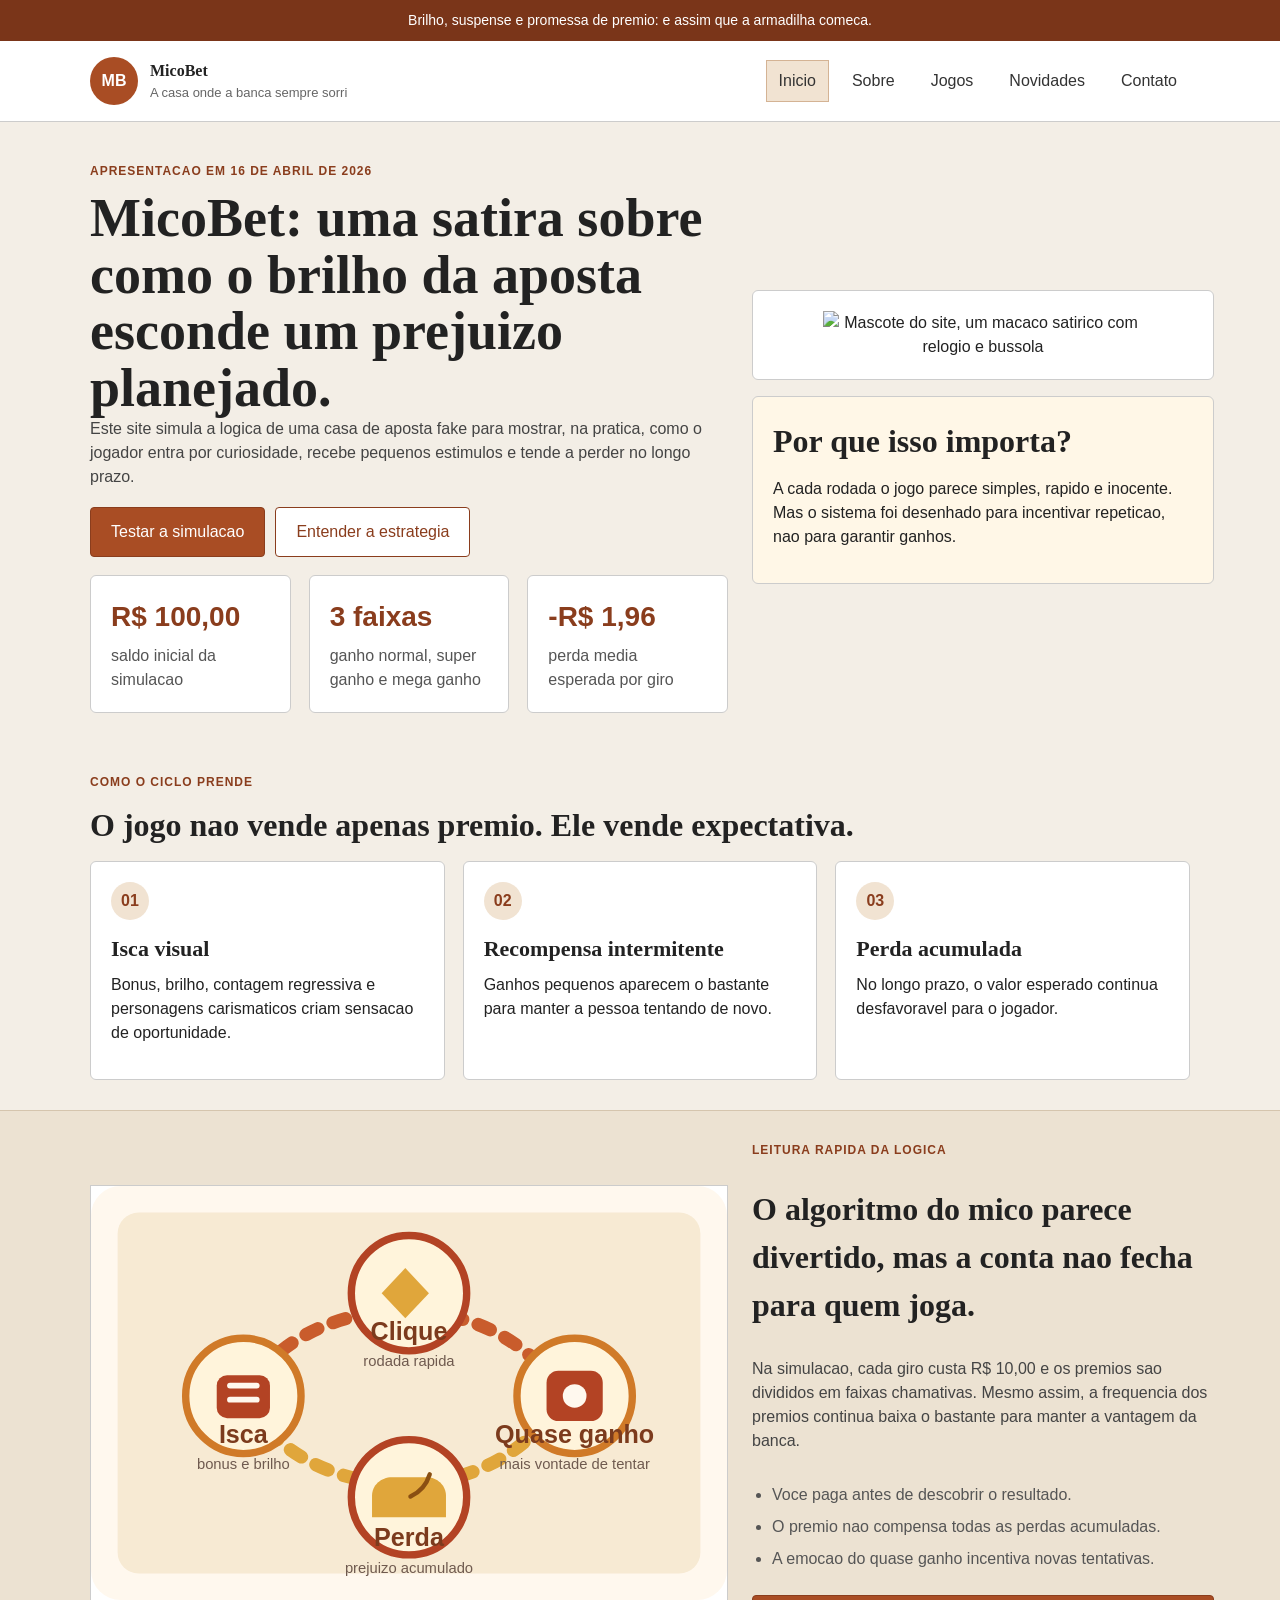
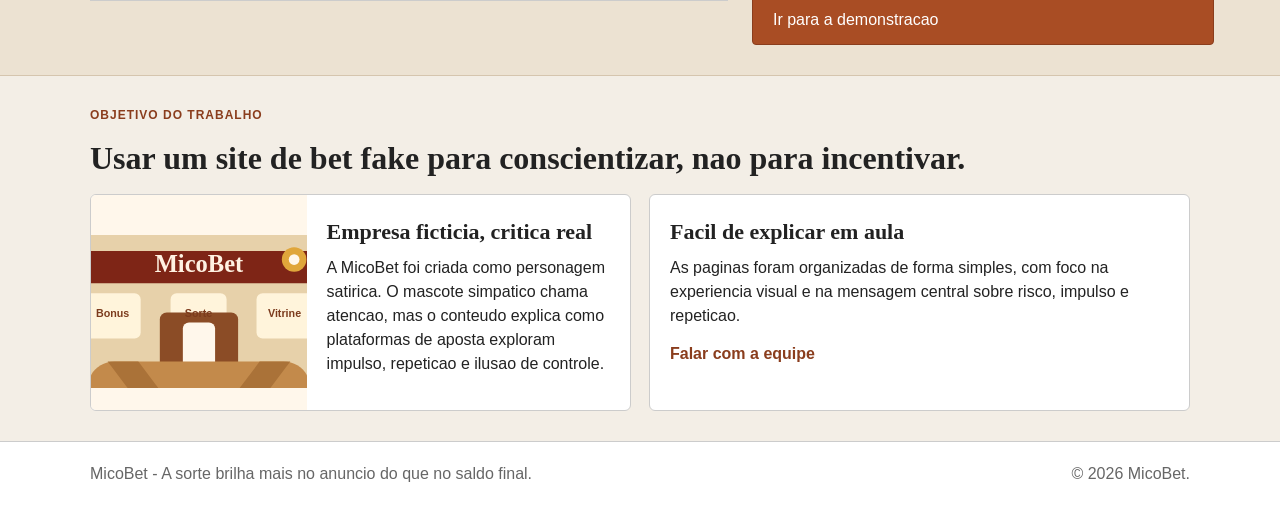
==== commit 270b4279: "Add files via upload" ====
--- a/index.html
+++ b/index.html
@@ -4,7 +4,7 @@
     <meta charset="UTF-8">
     <meta name="viewport" content="width=device-width, initial-scale=1.0">
     <title>MicoBet | O brilho da sorte e o risco por tras do jogo</title>
-    <link rel="stylesheet" href="assets/css/styles.css">
+    <link rel="stylesheet" href="assets/css/estilo.css">
     <script src="assets/js/script.js" defer></script>
 </head>
 <body>
--- a/assets/css/estilo.css
+++ b/assets/css/estilo.css
@@ -0,0 +1,636 @@
+* {
+    box-sizing: border-box;
+}
+
+body {
+    margin: 0;
+    min-width: 1200px;
+    background: #f3eee6;
+    color: #222;
+    font-family: Arial, sans-serif;
+    line-height: 1.5;
+}
+
+img {
+    display: block;
+    max-width: 100%;
+}
+
+a {
+    color: #8a3d1d;
+    text-decoration: none;
+}
+
+button,
+input,
+textarea {
+    font: inherit;
+}
+
+button {
+    border: 0;
+}
+
+p {
+    margin: 0 0 14px;
+}
+
+ul {
+    margin: 0;
+    padding-left: 20px;
+}
+
+h1,
+h2,
+h3,
+.brand__text strong {
+    font-family: Georgia, "Times New Roman", serif;
+}
+
+h1 {
+    margin: 0;
+    font-size: 54px;
+    line-height: 1.05;
+}
+
+h2 {
+    margin: 0 0 12px;
+    font-size: 32px;
+}
+
+h3 {
+    margin: 0 0 8px;
+    font-size: 22px;
+}
+
+.container {
+    width: 1100px;
+    margin: 0 auto;
+}
+
+.announcement {
+    padding: 10px 15px;
+    background: #7a3519;
+    color: #fff;
+    text-align: center;
+    font-size: 14px;
+}
+
+.announcement p {
+    margin: 0;
+}
+
+.site-header {
+    background: #fff;
+    border-bottom: 1px solid #ccc;
+}
+
+.site-header__inner {
+    display: flex;
+    align-items: center;
+    justify-content: space-between;
+    gap: 20px;
+    padding: 16px 0;
+}
+
+.brand {
+    display: flex;
+    align-items: center;
+    gap: 12px;
+    color: #222;
+}
+
+.brand__badge {
+    width: 48px;
+    height: 48px;
+    border-radius: 50%;
+    background: #a94d24;
+    color: #fff;
+    display: flex;
+    align-items: center;
+    justify-content: center;
+    font-weight: bold;
+}
+
+.brand__text {
+    display: block;
+}
+
+.brand__text small {
+    display: block;
+    color: #666;
+    font-size: 13px;
+}
+
+.site-nav {
+    display: flex;
+    gap: 10px;
+}
+
+.site-nav a {
+    padding: 8px 12px;
+    color: #333;
+    border: 1px solid transparent;
+}
+
+.site-nav a.current,
+.site-nav a:hover {
+    background: #f1e3d2;
+    border-color: #d4b394;
+}
+
+.menu-toggle {
+    display: none;
+}
+
+.page-top {
+    padding: 40px 0 30px;
+}
+
+.section {
+    padding: 30px 0;
+}
+
+.section--contrast {
+    background: #ece2d2;
+    border-top: 1px solid #d5c5ae;
+    border-bottom: 1px solid #d5c5ae;
+}
+
+.layout-grid {
+    display: grid;
+    gap: 24px;
+}
+
+.layout-split {
+    grid-template-columns: 58% 42%;
+    align-items: center;
+}
+
+.layout-rail {
+    grid-template-columns: 65% 35%;
+    align-items: start;
+}
+
+.layout-contact {
+    grid-template-columns: 60% 40%;
+    align-items: start;
+}
+
+.stack-md {
+    display: grid;
+    gap: 16px;
+}
+
+.card-grid {
+    display: grid;
+    gap: 18px;
+}
+
+.grid-three {
+    grid-template-columns: repeat(3, 1fr);
+}
+
+.grid-two {
+    grid-template-columns: repeat(2, 1fr);
+}
+
+.surface-card {
+    background: #fff;
+    border: 1px solid #ccc;
+    border-radius: 6px;
+}
+
+.card-pad {
+    padding: 20px;
+}
+
+.section-heading,
+.hero__content,
+.text-stack {
+    max-width: 100%;
+}
+
+.eyebrow {
+    margin: 0 0 10px;
+    color: #8a3d1d;
+    font-size: 12px;
+    font-weight: bold;
+    text-transform: uppercase;
+    letter-spacing: 1px;
+}
+
+.lead,
+.text-stack p:not(.eyebrow) {
+    color: #444;
+}
+
+.hero__actions {
+    display: flex;
+    gap: 10px;
+    margin: 18px 0;
+}
+
+.button {
+    display: inline-block;
+    padding: 12px 20px;
+    background: #a94d24;
+    color: #fff;
+    border: 1px solid #8a3d1d;
+    border-radius: 4px;
+    cursor: pointer;
+}
+
+.button--ghost {
+    background: #fff;
+    color: #8a3d1d;
+}
+
+.fact-card strong {
+    display: block;
+    margin-bottom: 6px;
+    color: #8a3d1d;
+    font-size: 28px;
+}
+
+.fact-card span,
+.mini-note,
+.history-list,
+.check-list,
+.social-links,
+.stat-box span {
+    color: #555;
+}
+
+.info-card__number {
+    display: inline-flex;
+    align-items: center;
+    justify-content: center;
+    width: 38px;
+    height: 38px;
+    margin-bottom: 12px;
+    background: #f1e3d2;
+    color: #8a3d1d;
+    border-radius: 50%;
+    font-weight: bold;
+}
+
+.panel-card,
+.article-card {
+    overflow: hidden;
+}
+
+.panel-card {
+    display: flex;
+}
+
+.panel-card img {
+    width: 40%;
+    object-fit: cover;
+}
+
+.panel-card div,
+.article-card div {
+    padding: 20px;
+}
+
+.text-link,
+.social-links a {
+    color: #8a3d1d;
+    font-weight: bold;
+}
+
+.section-image {
+    width: 100%;
+    border: 1px solid #ccc;
+    background: #fff;
+}
+
+.check-list li,
+.social-links li,
+.history-list li {
+    margin-bottom: 8px;
+}
+
+.timeline__item {
+    display: grid;
+    grid-template-columns: 90px 1fr;
+    gap: 15px;
+    align-items: start;
+    padding: 15px;
+}
+
+.timeline__item span {
+    display: inline-block;
+    padding: 8px 10px;
+    background: #f1e3d2;
+    color: #8a3d1d;
+    font-weight: bold;
+    text-align: center;
+}
+
+.team-card {
+    text-align: center;
+}
+
+.team-card img {
+    width: 180px;
+    max-width: 100%;
+    margin: 0 auto 12px;
+}
+
+.mascot-card {
+    padding: 20px;
+    text-align: center;
+}
+
+.mascot-card img {
+    width: 320px;
+    max-width: 100%;
+    margin: 0 auto;
+}
+
+.warning-card {
+    background: #fff7e7;
+}
+
+.saldo-card {
+    display: grid;
+    grid-template-columns: 150px 1fr;
+    gap: 20px;
+    padding: 20px;
+    background: #fff7eb;
+}
+
+.saldo-card strong {
+    display: block;
+    margin-bottom: 6px;
+    color: #8a3d1d;
+    font-size: 42px;
+}
+
+.saldo-card__label {
+    display: block;
+    margin-bottom: 6px;
+    color: #555;
+    font-size: 14px;
+}
+
+.slot-machine__intro {
+    margin-bottom: 15px;
+}
+
+.slot-machine__cabinet {
+    padding: 15px;
+    background: #eeeeee;
+    border: 1px solid #bbb;
+    border-radius: 6px;
+}
+
+.slot-machine__lights {
+    display: none;
+}
+
+.slot-machine__screen {
+    padding: 15px;
+    background: #fff;
+    border: 1px solid #bbb;
+    border-radius: 6px;
+}
+
+.slot-machine__bar {
+    display: flex;
+    justify-content: space-between;
+    gap: 12px;
+    margin-bottom: 15px;
+    color: #444;
+    font-size: 14px;
+}
+
+.slot-reels {
+    display: grid;
+    grid-template-columns: repeat(3, 1fr);
+    gap: 15px;
+}
+
+.slot-reel {
+    min-height: 160px;
+    padding: 10px;
+    border: 2px solid #999;
+    border-radius: 6px;
+    background: #f8f8f8;
+    display: flex;
+    align-items: center;
+    justify-content: center;
+}
+
+.slot-reel::before,
+.slot-reel::after {
+    display: none;
+}
+
+.slot-reel.is-spinning {
+    background: #ececec;
+}
+
+.slot-symbol {
+    width: 100%;
+    min-height: 120px;
+    padding: 20px 10px;
+    border-radius: 4px;
+    color: #fff;
+    text-align: center;
+}
+
+.slot-symbol__name {
+    display: block;
+    font-size: 30px;
+    font-weight: bold;
+    margin-bottom: 8px;
+}
+
+.slot-symbol__hint,
+.symbol-badge {
+    font-size: 12px;
+    text-transform: uppercase;
+    letter-spacing: 1px;
+}
+
+.slot-symbol[data-symbol="banana"],
+.symbol-badge[data-symbol="banana"] {
+    background: #d1a12f;
+}
+
+.slot-symbol[data-symbol="cofre"],
+.symbol-badge[data-symbol="cofre"] {
+    background: #8a6b2e;
+}
+
+.slot-symbol[data-symbol="coroa"],
+.symbol-badge[data-symbol="coroa"] {
+    background: #8b3e55;
+}
+
+.slot-symbol[data-symbol="mico"],
+.symbol-badge[data-symbol="mico"] {
+    background: #8a4a22;
+}
+
+.slot-actions {
+    display: flex;
+    justify-content: center;
+    gap: 10px;
+    margin-top: 15px;
+}
+
+.spin-button {
+    min-width: 180px;
+}
+
+.paytable-list {
+    margin: 0;
+    padding: 0;
+    list-style: none;
+}
+
+.paytable-list li {
+    margin-bottom: 10px;
+    padding: 12px;
+    border: 1px solid #ddd;
+    background: #fafafa;
+}
+
+.paytable-symbols {
+    display: flex;
+    gap: 6px;
+    margin-bottom: 8px;
+}
+
+.symbol-badge {
+    display: inline-block;
+    min-width: 70px;
+    padding: 8px 10px;
+    color: #fff;
+    text-align: center;
+    font-weight: bold;
+    border-radius: 4px;
+}
+
+.status-panel {
+    padding: 15px;
+    border: 1px solid #ccc;
+    border-radius: 6px;
+    font-weight: bold;
+}
+
+.status-panel--neutral {
+    background: #f7efd0;
+    color: #6c5413;
+}
+
+.status-panel--loss {
+    background: #f4dddd;
+    color: #7b2e21;
+}
+
+.status-panel--normal {
+    background: #f6ead2;
+    color: #7a5614;
+}
+
+.status-panel--super {
+    background: #eedce4;
+    color: #6d2138;
+}
+
+.status-panel--mega {
+    background: #dfeee5;
+    color: #23543a;
+}
+
+.stat-box strong {
+    display: block;
+    margin-top: 6px;
+    color: #8a3d1d;
+    font-size: 32px;
+}
+
+.history-list {
+    padding-left: 20px;
+}
+
+.article-card img {
+    width: 100%;
+    height: 180px;
+    object-fit: cover;
+    border-bottom: 1px solid #ccc;
+}
+
+.article-card__meta {
+    margin: 0 0 8px;
+    color: #8a3d1d;
+    font-size: 12px;
+    font-weight: bold;
+    text-transform: uppercase;
+}
+
+.contact-form {
+    padding: 20px;
+}
+
+.contact-form label {
+    display: block;
+    margin: 12px 0 6px;
+    font-weight: bold;
+}
+
+.contact-form input,
+.contact-form textarea {
+    width: 100%;
+    padding: 10px;
+    border: 1px solid #bbb;
+    background: #fff;
+}
+
+.contact-form textarea {
+    min-height: 150px;
+    resize: vertical;
+}
+
+.contact-form button {
+    margin-top: 15px;
+}
+
+.form-status {
+    margin-top: 15px;
+    padding: 10px;
+    background: #f1f1f1;
+    border: 1px solid #ccc;
+}
+
+.form-status.is-error {
+    background: #f4dddd;
+    color: #7b2e21;
+}
+
+.form-status.is-success {
+    background: #dfeee5;
+    color: #23543a;
+}
+
+.site-footer {
+    padding: 20px 0;
+    background: #fff;
+    border-top: 1px solid #ccc;
+}
+
+.site-footer__inner {
+    display: flex;
+    justify-content: space-between;
+    gap: 15px;
+    color: #666;
+}
+
+.site-footer__inner p {
+    margin: 0;
+}
